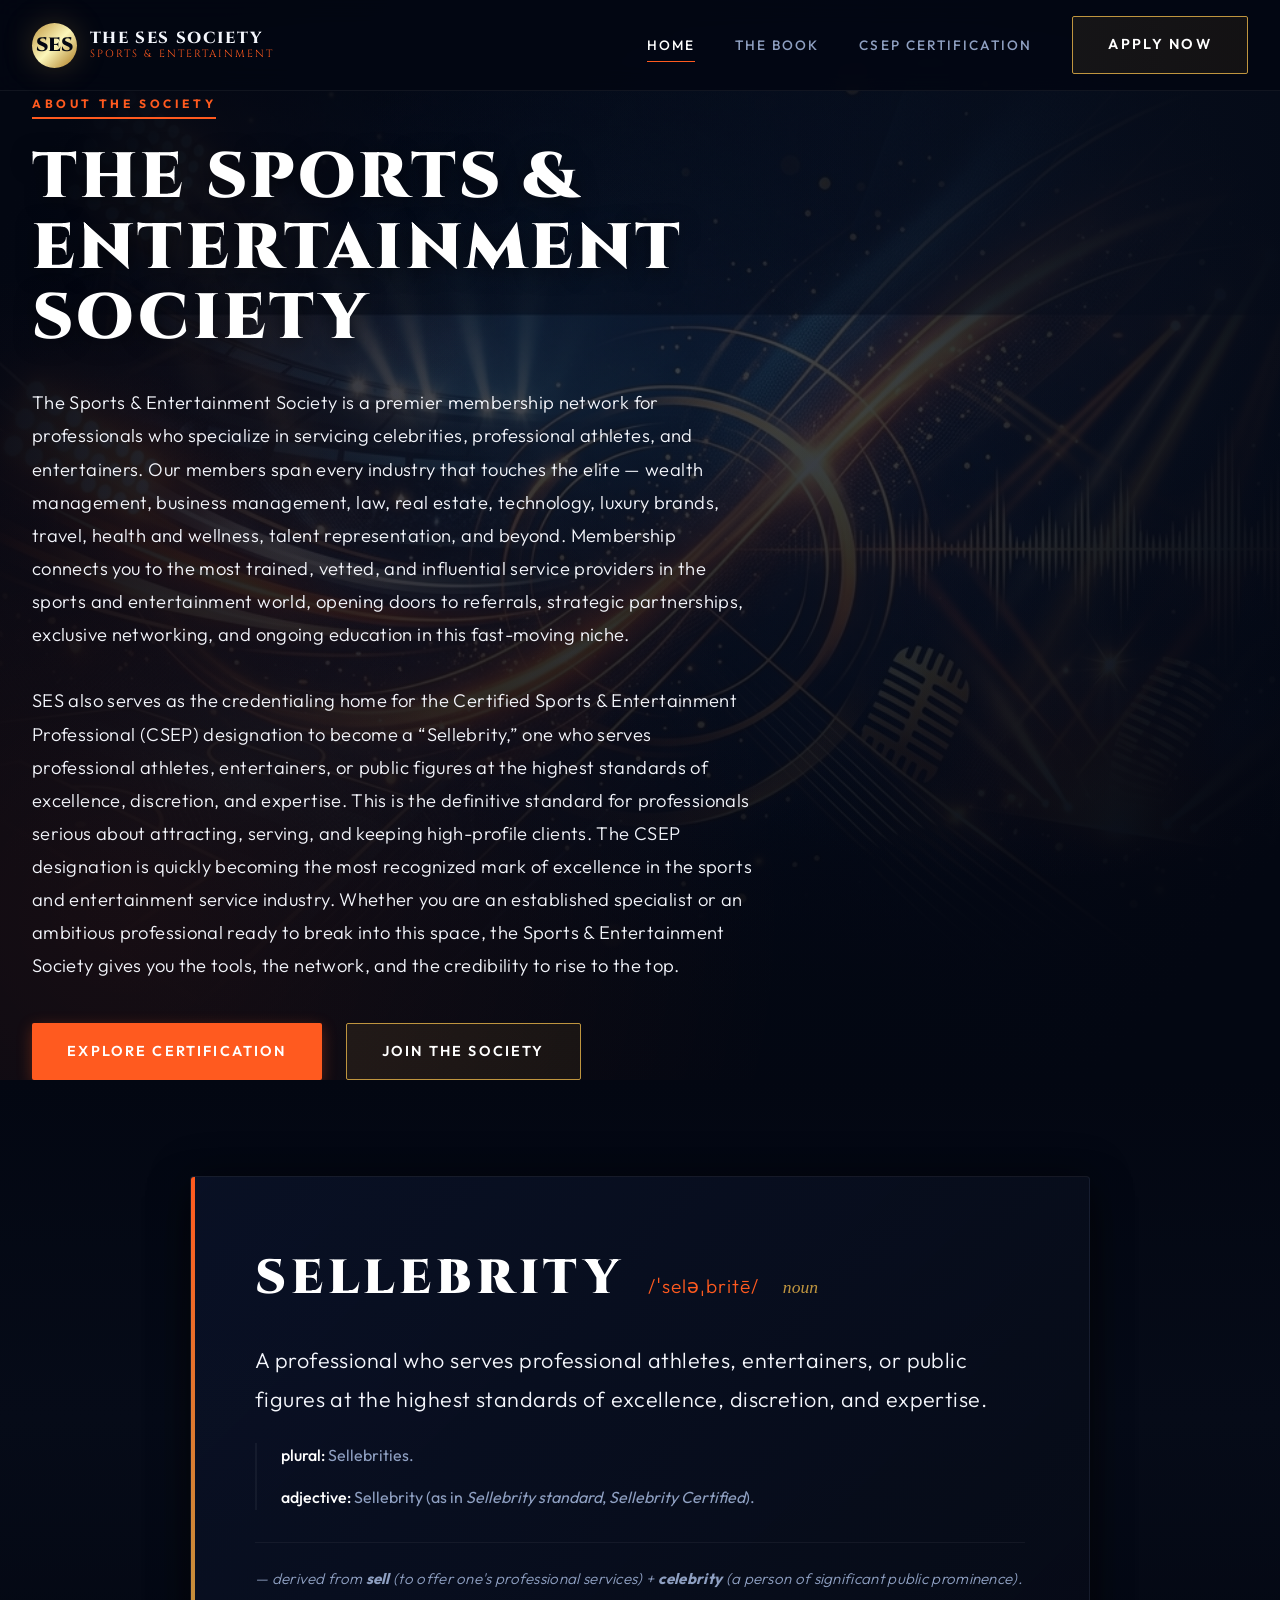
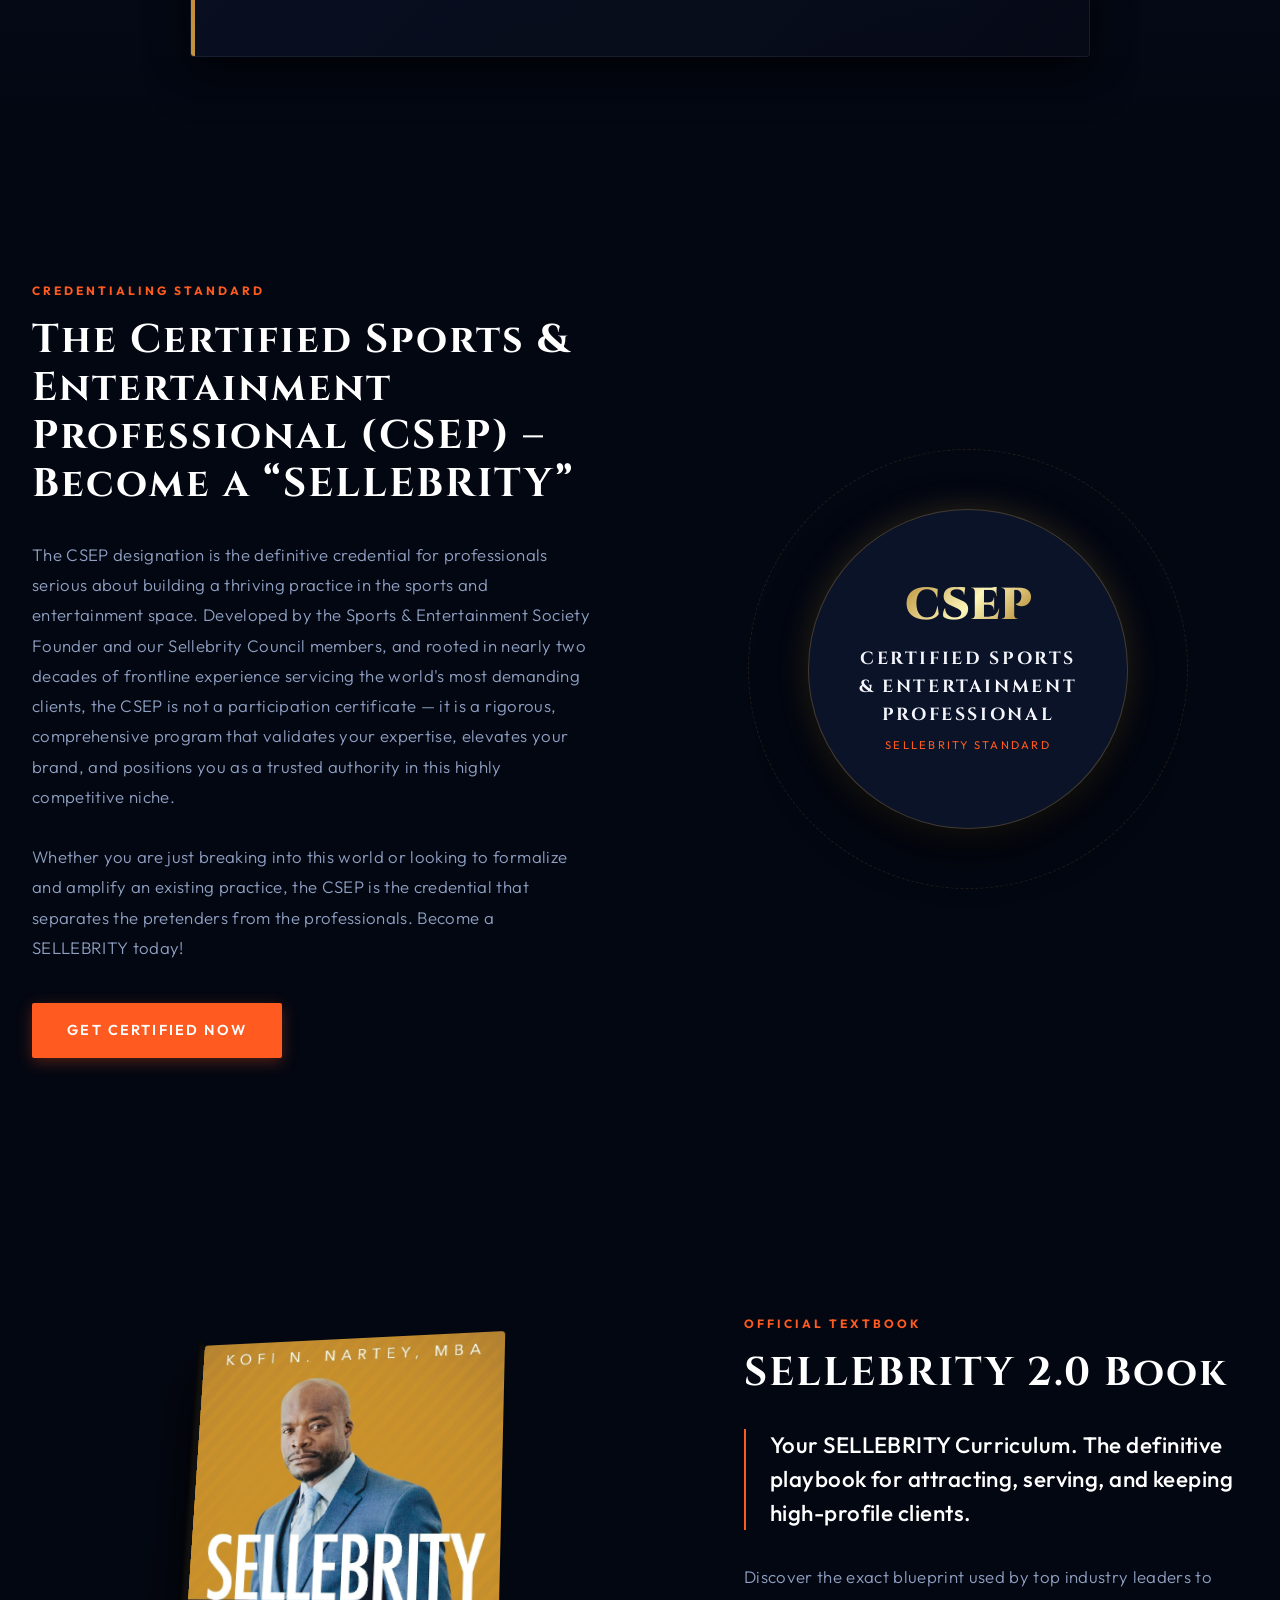
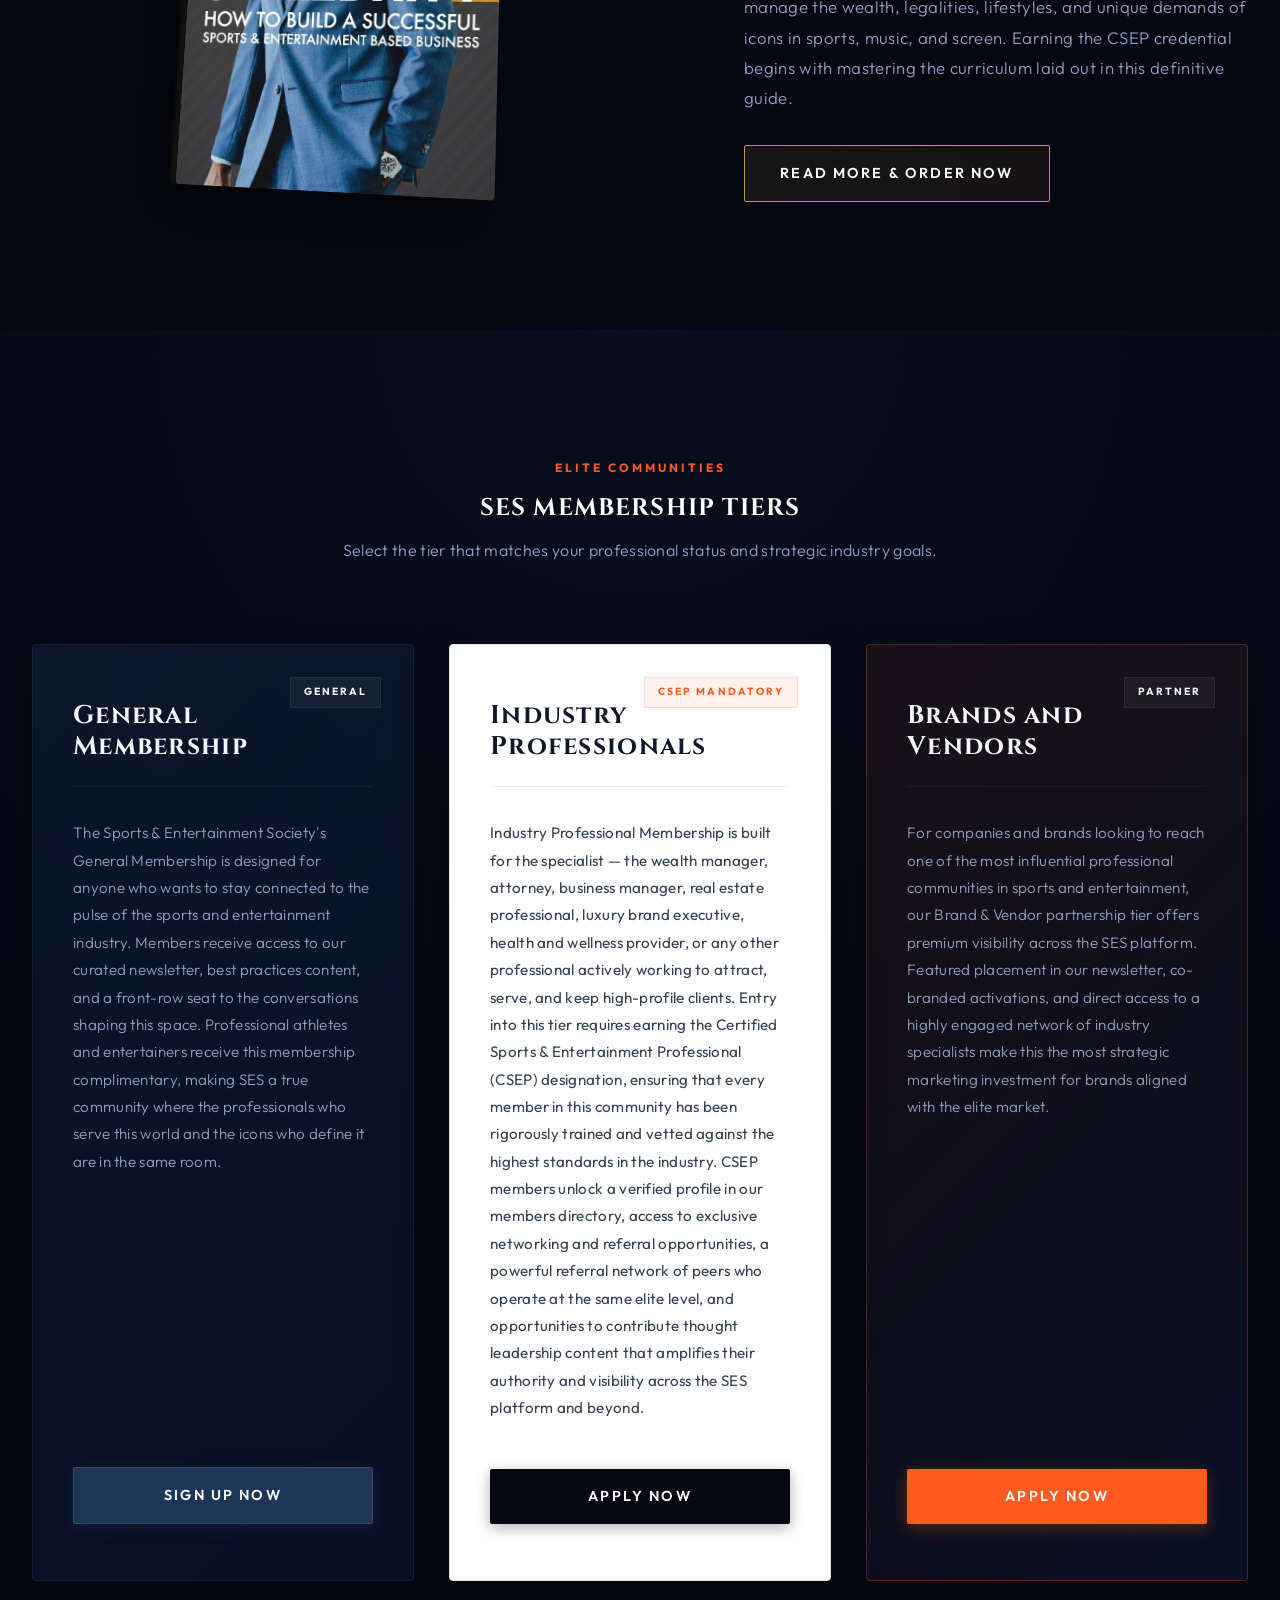
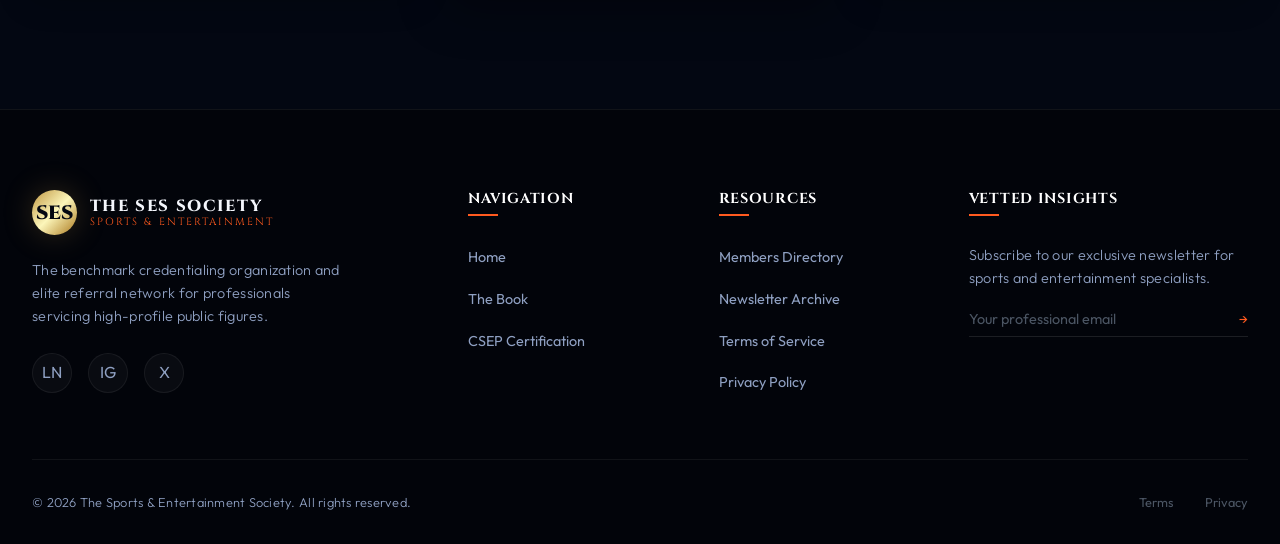
==== index.html @ 3a9dfc07 "baseline: initial website state before design overhaul" ====
<!DOCTYPE html>
<html lang="en">
<head>
  <meta charset="UTF-8">
  <meta name="viewport" content="width=device-width, initial-scale=1.0">
  <meta name="description" content="The Sports & Entertainment Society (SES) is the premier membership network for wealth managers, lawyers, and elite service providers. Home of the Certified Sports & Entertainment Professional (CSEP) designation.">
  <title>The Sports & Entertainment Society | Home of the CSEP Sellebrities</title>
  <link rel="stylesheet" href="styles.css">
</head>
<body>

  <!-- HEADER & NAVIGATION -->
  <header>
    <div class="container nav-container">
      <a href="index.html" class="logo-link" id="nav-logo-link">
        <div class="logo-crest">SES</div>
        <div class="logo-text">
          THE SES SOCIETY
          <span>SPORTS & ENTERTAINMENT</span>
        </div>
      </a>
      
      <div class="nav-toggle" id="mobile-menu-toggle" aria-label="Toggle menu" role="button" tabindex="0">
        <span></span>
        <span></span>
        <span></span>
      </div>

      <nav id="nav-menu">
        <ul>
          <li><a href="index.html" class="active" id="nav-home">Home</a></li>
          <li><a href="book.html" id="nav-book">The Book</a></li>
          <li><a href="csep.html" id="nav-csep">CSEP Certification</a></li>
          <li class="header-cta"><a href="csep.html#apply" class="btn btn-outline-gold" id="nav-apply-btn">Apply Now</a></li>
        </ul>
      </nav>
    </div>
  </header>

  <!-- SECTION 1: HERO / ABOUT -->
  <section class="hero-section" id="hero">
    <div class="hero-background-media"></div>
    <div class="hero-glow-overlay"></div>
    <div class="container">
      <div class="hero-content">
        <span class="hero-tag">ABOUT THE SOCIETY</span>
        <h1 class="hero-title" id="main-headline">THE SPORTS & ENTERTAINMENT SOCIETY</h1>
        <p class="hero-body" id="about-body">
          The Sports & Entertainment Society is a premier membership network for professionals who specialize in servicing celebrities, professional athletes, and entertainers. Our members span every industry that touches the elite — wealth management, business management, law, real estate, technology, luxury brands, travel, health and wellness, talent representation, and beyond. Membership connects you to the most trained, vetted, and influential service providers in the sports and entertainment world, opening doors to referrals, strategic partnerships, exclusive networking, and ongoing education in this fast-moving niche. 
          <br><br>
          SES also serves as the credentialing home for the Certified Sports & Entertainment Professional (CSEP) designation to become a “Sellebrity,” one who serves professional athletes, entertainers, or public figures at the highest standards of excellence, discretion, and expertise. This is the definitive standard for professionals serious about attracting, serving, and keeping high-profile clients. The CSEP designation is quickly becoming the most recognized mark of excellence in the sports and entertainment service industry. Whether you are an established specialist or an ambitious professional ready to break into this space, the Sports & Entertainment Society gives you the tools, the network, and the credibility to rise to the top.
        </p>
        <div class="hero-ctas">
          <a href="csep.html" class="btn btn-primary" id="hero-cta-csep">Explore Certification</a>
          <a href="#membership" class="btn btn-outline-gold" id="hero-cta-membership">Join The Society</a>
        </div>
      </div>
    </div>
  </section>

  <!-- SECTION 3: DEFINITION CALLOUT (Placed before CSEP for narrative flow) -->
  <section class="definition-section" id="definition">
    <div class="container">
      <div class="definition-card reveal" id="definition-card-item">
        <div class="definition-word">
          <span class="word-spelling">SELLEBRITY</span>
          <span class="word-phonetic">/ˈseləˌbritē/</span>
          <span class="word-part">noun</span>
        </div>
        <div class="definition-block">
          <p class="definition-text" id="definition-main-text">
            A professional who serves professional athletes, entertainers, or public figures at the highest standards of excellence, discretion, and expertise.
          </p>
          <ul class="definition-sublist">
            <li id="definition-plural"><strong>plural:</strong> Sellebrities.</li>
            <li id="definition-adjective"><strong>adjective:</strong> Sellebrity (as in <em>Sellebrity standard</em>, <em>Sellebrity Certified</em>).</li>
          </ul>
        </div>
        <p class="definition-derivation" id="definition-etymology">
          — derived from <strong>sell</strong> (to offer one's professional services) + <strong>celebrity</strong> (a person of significant public prominence).
        </p>
      </div>
    </div>
  </section>

  <!-- SECTION 2: CREDENTIALING OVERVIEW -->
  <section class="credentialing-section" id="credentialing">
    <div class="container">
      <div class="credentialing-grid">
        <div class="credentialing-content reveal">
          <span class="section-tag">CREDENTIALING STANDARD</span>
          <h2 class="section-title" id="csep-headline">The Certified Sports & Entertainment Professional (CSEP) – Become a “SELLEBRITY”</h2>
          <p class="section-body" id="csep-body">
            The CSEP designation is the definitive credential for professionals serious about building a thriving practice in the sports and entertainment space. Developed by the Sports & Entertainment Society Founder and our Sellebrity Council members, and rooted in nearly two decades of frontline experience servicing the world's most demanding clients, the CSEP is not a participation certificate — it is a rigorous, comprehensive program that validates your expertise, elevates your brand, and positions you as a trusted authority in this highly competitive niche. 
            <br><br>
            Whether you are just breaking into this world or looking to formalize and amplify an existing practice, the CSEP is the credential that separates the pretenders from the professionals. Become a SELLEBRITY today!
          </p>
          <a href="csep.html" class="btn btn-primary" id="csep-cta-btn">GET CERTIFIED NOW</a>
        </div>
        <div class="credentialing-visual reveal">
          <div class="badge-glow-container">
            <div class="badge-crest">CSEP</div>
            <div class="badge-title">CERTIFIED SPORTS & ENTERTAINMENT PROFESSIONAL</div>
            <div class="badge-subtitle">Sellebrity Standard</div>
          </div>
          <div class="visual-orbit"></div>
        </div>
      </div>
    </div>
  </section>

  <!-- SECTION 4: BOOK PROMO -->
  <section class="book-section" id="book-promo">
    <div class="container">
      <div class="book-grid">
        <div class="book-image-container reveal">
          <div class="book-mockup-wrapper">
            <img src="assets/book-cover.png" alt="SELLEBRITY 2.0 Book Cover" id="book-promo-img">
            <div class="book-spine"></div>
            <div class="book-shadow"></div>
          </div>
        </div>
        <div class="book-content reveal">
          <span class="section-tag">OFFICIAL TEXTBOOK</span>
          <h2 class="section-title" id="book-headline">SELLEBRITY 2.0 Book</h2>
          <p class="book-sub-headline" id="book-sub-headline">
            Your SELLEBRITY Curriculum. The definitive playbook for attracting, serving, and keeping high-profile clients.
          </p>
          <p class="section-body" style="margin-bottom: 2rem;" id="book-promo-description">
            Discover the exact blueprint used by top industry leaders to manage the wealth, legalities, lifestyles, and unique demands of icons in sports, music, and screen. Earning the CSEP credential begins with mastering the curriculum laid out in this definitive guide.
          </p>
          <a href="book.html" class="btn btn-outline-gold" id="book-promo-cta">Read More & Order Now</a>
        </div>
      </div>
    </div>
  </section>

  <!-- SECTION 5: MEMBERSHIP TIERS -->
  <section class="membership-section" id="membership">
    <div class="container">
      <div class="membership-header reveal">
        <span class="section-tag">ELITE COMMUNITIES</span>
        <h2>SES MEMBERSHIP TIERS</h2>
        <p style="margin-top: 1rem;">Select the tier that matches your professional status and strategic industry goals.</p>
      </div>
      
      <div class="membership-grid">
        <!-- Card 1: General Membership (Blue styling) -->
        <div class="membership-card card-general reveal" id="membership-card-general">
          <div class="card-badge">GENERAL</div>
          <h3 class="card-title">General Membership</h3>
          <p class="card-description">
            The Sports & Entertainment Society's General Membership is designed for anyone who wants to stay connected to the pulse of the sports and entertainment industry. Members receive access to our curated newsletter, best practices content, and a front-row seat to the conversations shaping this space. Professional athletes and entertainers receive this membership complimentary, making SES a true community where the professionals who serve this world and the icons who define it are in the same room.
          </p>
          <a href="#signup" class="btn btn-blue" id="membership-btn-general">SIGN UP NOW</a>
        </div>

        <!-- Card 2: Industry Professionals (White styling) -->
        <div class="membership-card card-professional reveal" id="membership-card-professional">
          <div class="card-badge">CSEP MANDATORY</div>
          <h3 class="card-title">Industry Professionals</h3>
          <p class="card-description">
            Industry Professional Membership is built for the specialist — the wealth manager, attorney, business manager, real estate professional, luxury brand executive, health and wellness provider, or any other professional actively working to attract, serve, and keep high-profile clients. Entry into this tier requires earning the Certified Sports & Entertainment Professional (CSEP) designation, ensuring that every member in this community has been rigorously trained and vetted against the highest standards in the industry. CSEP members unlock a verified profile in our members directory, access to exclusive networking and referral opportunities, a powerful referral network of peers who operate at the same elite level, and opportunities to contribute thought leadership content that amplifies their authority and visibility across the SES platform and beyond.
          </p>
          <a href="csep.html#apply" class="btn btn-dark-navy" id="membership-btn-professional">APPLY NOW</a>
        </div>

        <!-- Card 3: Brands and Vendors (Orange styling) -->
        <div class="membership-card card-vendors reveal" id="membership-card-vendors">
          <div class="card-badge">PARTNER</div>
          <h3 class="card-title">Brands and Vendors</h3>
          <p class="card-description">
            For companies and brands looking to reach one of the most influential professional communities in sports and entertainment, our Brand & Vendor partnership tier offers premium visibility across the SES platform. Featured placement in our newsletter, co-branded activations, and direct access to a highly engaged network of industry specialists make this the most strategic marketing investment for brands aligned with the elite market.
          </p>
          <a href="#partner" class="btn btn-primary" id="membership-btn-vendors">APPLY NOW</a>
        </div>
      </div>
    </div>
  </section>

  <!-- FOOTER -->
  <footer>
    <div class="container">
      <div class="footer-grid">
        <div class="footer-info">
          <a href="index.html" class="logo-link">
            <div class="logo-crest">SES</div>
            <div class="logo-text">
              THE SES SOCIETY
              <span>SPORTS & ENTERTAINMENT</span>
            </div>
          </a>
          <p>
            The benchmark credentialing organization and elite referral network for professionals servicing high-profile public figures.
          </p>
          <div class="footer-socials">
            <a href="#" class="footer-social-icon" aria-label="LinkedIn" id="footer-social-li">LN</a>
            <a href="#" class="footer-social-icon" aria-label="Instagram" id="footer-social-ig">IG</a>
            <a href="#" class="footer-social-icon" aria-label="Twitter/X" id="footer-social-tw">X</a>
          </div>
        </div>
        <div class="footer-col">
          <h4>Navigation</h4>
          <ul>
            <li><a href="index.html" id="footer-nav-home">Home</a></li>
            <li><a href="book.html" id="footer-nav-book">The Book</a></li>
            <li><a href="csep.html" id="footer-nav-csep">CSEP Certification</a></li>
          </ul>
        </div>
        <div class="footer-col">
          <h4>Resources</h4>
          <ul>
            <li><a href="#" id="footer-res-directory">Members Directory</a></li>
            <li><a href="#" id="footer-res-news">Newsletter Archive</a></li>
            <li><a href="#" id="footer-res-terms">Terms of Service</a></li>
            <li><a href="#" id="footer-res-privacy">Privacy Policy</a></li>
          </ul>
        </div>
        <div class="footer-col footer-newsletter">
          <h4>Vetted Insights</h4>
          <p>Subscribe to our exclusive newsletter for sports and entertainment specialists.</p>
          <form class="newsletter-form" id="footer-newsletter-form">
            <input type="email" placeholder="Your professional email" aria-label="Email for newsletter" required id="newsletter-email">
            <button type="submit" class="newsletter-submit" aria-label="Subscribe" id="newsletter-submit-btn">→</button>
          </form>
        </div>
      </div>
      <div class="footer-bottom">
        <p>&copy; 2026 The Sports & Entertainment Society. All rights reserved.</p>
        <div class="footer-bottom-links">
          <a href="#" id="footer-bottom-link-terms">Terms</a>
          <a href="#" id="footer-bottom-link-privacy">Privacy</a>
        </div>
      </div>
    </div>
  </footer>

  <script src="main.js"></script>
</body>
</html>
---- styles.css ----
@import url('https://fonts.googleapis.com/css2?family=Cinzel:wght@400;600;700;800;900&family=Outfit:wght@300;400;500;600;700&display=swap');

/* --- DESIGN SYSTEM TOKENS --- */
:root {
  --bg-dark: #030712;
  --bg-panel: #0b1329;
  --bg-panel-light: #16223f;
  --color-blue: #1d3557;
  --color-blue-light: #457b9d;
  --color-orange: #ff5a1f;
  --color-orange-hover: #e04e15;
  --color-gold-start: #bf953f;
  --color-gold-mid: #fcf6ba;
  --color-gold-end: #aa771c;
  --text-white: #ffffff;
  --text-light: #f4f6fc;
  --text-muted: #8fa0c2;
  --text-dark: #0f172a;
  
  --font-serif: 'Cinzel', Georgia, serif;
  --font-sans: 'Outfit', system-ui, -apple-system, sans-serif;
  
  --transition-smooth: all 0.4s cubic-bezier(0.16, 1, 0.3, 1);
  --shadow-premium: 0 20px 40px rgba(0, 0, 0, 0.5);
  --shadow-glow-orange: 0 0 30px rgba(255, 90, 31, 0.25);
  --shadow-glow-blue: 0 0 30px rgba(29, 53, 87, 0.4);
  --shadow-glow-gold: 0 0 30px rgba(191, 149, 63, 0.25);
  
  --border-glass: 1px solid rgba(255, 255, 255, 0.06);
  --glass-bg: rgba(11, 19, 41, 0.65);
}

/* --- RESET & ACCESSIBILITY --- */
*, *::before, *::after {
  box-sizing: border-box;
  margin: 0;
  padding: 0;
}

html {
  scroll-behavior: smooth;
  font-size: 16px;
  background-color: var(--bg-dark);
  color: var(--text-light);
  font-family: var(--font-sans);
  -webkit-font-smoothing: antialiased;
}

body {
  overflow-x: hidden;
  line-height: 1.6;
}

h1, h2, h3, h4, h5, h6 {
  font-family: var(--font-serif);
  font-weight: 700;
  letter-spacing: 0.05em;
  color: var(--text-white);
  line-height: 1.2;
}

p {
  font-weight: 300;
  letter-spacing: 0.02em;
  color: var(--text-muted);
}

a {
  text-decoration: none;
  color: inherit;
  transition: var(--transition-smooth);
}

img {
  max-width: 100%;
  height: auto;
  display: block;
}

button, input, textarea, select {
  font-family: inherit;
  background: none;
  border: none;
  outline: none;
}

/* --- CUSTOM SCROLLBAR --- */
::-webkit-scrollbar {
  width: 10px;
}
::-webkit-scrollbar-track {
  background: var(--bg-dark);
}
::-webkit-scrollbar-thumb {
  background: #1e293b;
  border-radius: 5px;
  border: 2px solid var(--bg-dark);
}
::-webkit-scrollbar-thumb:hover {
  background: var(--color-orange);
}

/* --- UTILITY CLASSES --- */
.container {
  width: 100%;
  max-width: 1280px;
  margin: 0 auto;
  padding: 0 2rem;
}

.text-orange {
  color: var(--color-orange);
}

.text-gold {
  background: linear-gradient(90deg, var(--color-gold-start), var(--color-gold-mid), var(--color-gold-end));
  -webkit-background-clip: text;
  -webkit-text-fill-color: transparent;
  display: inline-block;
}

.bg-gradient-blue {
  background: linear-gradient(135deg, #070e1f 0%, #112042 100%);
}

.glow-orange {
  box-shadow: var(--shadow-glow-orange);
}

.glass-panel {
  background: var(--glass-bg);
  backdrop-filter: blur(12px);
  -webkit-backdrop-filter: blur(12px);
  border: var(--border-glass);
}

/* --- ANIMATION KEYFRAMES --- */
@keyframes float {
  0% { transform: translateY(0px) rotateY(-5deg); }
  50% { transform: translateY(-12px) rotateY(2deg); }
  100% { transform: translateY(0px) rotateY(-5deg); }
}

@keyframes pulse-glow {
  0%, 100% { opacity: 0.2; }
  50% { opacity: 0.5; }
}

@keyframes slideIn {
  from { transform: translateY(30px); opacity: 0; }
  to { transform: translateY(0); opacity: 1; }
}

@keyframes shimmer {
  0% { background-position: -200% 0; }
  100% { background-position: 200% 0; }
}

/* --- SCROLL REVEAL --- */
.reveal {
  opacity: 0;
  transform: translateY(40px);
  transition: opacity 0.8s ease, transform 0.8s ease;
}

.reveal.active {
  opacity: 1;
  transform: translateY(0);
}

/* --- BUTTONS --- */
.btn {
  display: inline-flex;
  align-items: center;
  justify-content: center;
  padding: 1rem 2.2rem;
  font-size: 0.9rem;
  font-weight: 600;
  letter-spacing: 0.15em;
  text-transform: uppercase;
  border-radius: 2px;
  cursor: pointer;
  position: relative;
  overflow: hidden;
  z-index: 1;
  transition: var(--transition-smooth);
}

.btn-primary {
  background-color: var(--color-orange);
  color: var(--text-white);
  box-shadow: 0 4px 15px rgba(255, 90, 31, 0.3);
}

.btn-primary::before {
  content: '';
  position: absolute;
  top: 0;
  left: 0;
  width: 100%;
  height: 100%;
  background: linear-gradient(90deg, transparent, rgba(255,255,255,0.2), transparent);
  transform: translateX(-100%);
  transition: 0.6s ease;
  z-index: -1;
}

.btn-primary:hover::before {
  transform: translateX(100%);
}

.btn-primary:hover {
  background-color: var(--color-orange-hover);
  box-shadow: var(--shadow-glow-orange);
  transform: translateY(-2px);
}

.btn-outline-gold {
  border: 1px solid var(--color-gold-start);
  background: linear-gradient(90deg, rgba(191,149,63,0.1), rgba(170,119,28,0.1));
  color: var(--text-white);
}

.btn-outline-gold:hover {
  background: linear-gradient(90deg, var(--color-gold-start), var(--color-gold-mid), var(--color-gold-end));
  color: var(--text-dark);
  font-weight: 700;
  box-shadow: var(--shadow-glow-gold);
  transform: translateY(-2px);
}

.btn-white {
  background-color: var(--text-white);
  color: var(--text-dark);
  box-shadow: 0 4px 15px rgba(255, 255, 255, 0.1);
}

.btn-white:hover {
  background-color: #f1f5f9;
  transform: translateY(-2px);
  box-shadow: 0 8px 25px rgba(255, 255, 255, 0.2);
}

.btn-blue {
  background-color: var(--color-blue);
  color: var(--text-white);
  border: 1px solid rgba(255, 255, 255, 0.1);
  box-shadow: 0 4px 15px rgba(29, 53, 87, 0.3);
}

.btn-blue:hover {
  background-color: var(--color-blue-light);
  border-color: transparent;
  box-shadow: var(--shadow-glow-blue);
  transform: translateY(-2px);
}

.btn-dark-navy {
  background-color: var(--bg-dark);
  color: var(--text-white);
  box-shadow: 0 4px 15px rgba(0, 0, 0, 0.3);
}

.btn-dark-navy:hover {
  background-color: var(--bg-panel);
  transform: translateY(-2px);
  box-shadow: 0 8px 25px rgba(0, 0, 0, 0.5);
}

/* --- HEADER / NAVIGATION --- */
header {
  position: fixed;
  top: 0;
  left: 0;
  width: 100%;
  z-index: 100;
  background: rgba(3, 7, 18, 0.85);
  backdrop-filter: blur(12px);
  -webkit-backdrop-filter: blur(12px);
  border-bottom: var(--border-glass);
  transition: var(--transition-smooth);
}

header.scrolled {
  padding: 0.5rem 0;
  background: rgba(3, 7, 18, 0.95);
  box-shadow: 0 10px 30px rgba(0,0,0,0.8);
}

header .nav-container {
  display: flex;
  justify-content: space-between;
  align-items: center;
  height: 90px;
  transition: var(--transition-smooth);
}

header.scrolled .nav-container {
  height: 70px;
}

.logo-link {
  display: flex;
  align-items: center;
  gap: 0.8rem;
}

.logo-crest {
  width: 45px;
  height: 45px;
  background: linear-gradient(135deg, var(--color-gold-start), var(--color-gold-mid), var(--color-gold-end));
  border-radius: 50%;
  display: flex;
  align-items: center;
  justify-content: center;
  font-family: var(--font-serif);
  font-weight: 900;
  color: var(--bg-dark);
  font-size: 1.2rem;
  box-shadow: var(--shadow-glow-gold);
}

.logo-text {
  font-family: var(--font-serif);
  font-size: 1rem;
  font-weight: 800;
  letter-spacing: 0.1em;
  line-height: 1.2;
}

.logo-text span {
  display: block;
  font-size: 0.65rem;
  font-weight: 400;
  letter-spacing: 0.2em;
  color: var(--color-orange);
}

nav ul {
  display: flex;
  list-style: none;
  gap: 2.5rem;
  align-items: center;
}

nav ul li a {
  font-size: 0.85rem;
  font-weight: 500;
  letter-spacing: 0.15em;
  text-transform: uppercase;
  color: var(--text-muted);
  position: relative;
  padding: 0.5rem 0;
}

nav ul li a::after {
  content: '';
  position: absolute;
  bottom: 0;
  left: 0;
  width: 0;
  height: 1px;
  background-color: var(--color-orange);
  transition: var(--transition-smooth);
}

nav ul li a:hover, nav ul li a.active {
  color: var(--text-white);
}

nav ul li a:hover::after, nav ul li a.active::after {
  width: 100%;
}

.header-cta {
  display: inline-block;
}

/* MOBILE NAV TOGGLE */
.nav-toggle {
  display: none;
  flex-direction: column;
  gap: 6px;
  cursor: pointer;
  z-index: 110;
}

.nav-toggle span {
  display: block;
  width: 25px;
  height: 2px;
  background-color: var(--text-white);
  transition: var(--transition-smooth);
}

/* --- FOOTER --- */
footer {
  background-color: #02040a;
  border-top: var(--border-glass);
  padding: 5rem 0 2rem;
  margin-top: auto;
}

.footer-grid {
  display: grid;
  grid-template-columns: 2fr 1fr 1fr 1.5fr;
  gap: 4rem;
  margin-bottom: 4rem;
}

.footer-info .logo-link {
  margin-bottom: 1.5rem;
}

.footer-info p {
  font-size: 0.9rem;
  margin-bottom: 1.5rem;
  max-width: 320px;
}

.footer-socials {
  display: flex;
  gap: 1rem;
}

.footer-social-icon {
  width: 40px;
  height: 40px;
  border-radius: 50%;
  background-color: rgba(255, 255, 255, 0.03);
  border: var(--border-glass);
  display: flex;
  align-items: center;
  justify-content: center;
  color: var(--text-muted);
  transition: var(--transition-smooth);
}

.footer-social-icon:hover {
  background-color: var(--color-orange);
  color: var(--text-white);
  transform: translateY(-3px);
}

.footer-col h4 {
  font-size: 0.9rem;
  text-transform: uppercase;
  margin-bottom: 1.8rem;
  position: relative;
  padding-bottom: 0.5rem;
}

.footer-col h4::after {
  content: '';
  position: absolute;
  bottom: 0;
  left: 0;
  width: 30px;
  height: 2px;
  background-color: var(--color-orange);
}

.footer-col ul {
  list-style: none;
  display: flex;
  flex-direction: column;
  gap: 1rem;
}

.footer-col ul a {
  font-size: 0.9rem;
  color: var(--text-muted);
}

.footer-col ul a:hover {
  color: var(--text-white);
  padding-left: 5px;
}

.footer-newsletter h4 {
  margin-bottom: 1.8rem;
}

.footer-newsletter p {
  font-size: 0.9rem;
  margin-bottom: 1.2rem;
}

.newsletter-form {
  display: flex;
  border-bottom: 1px solid rgba(255, 255, 255, 0.1);
  padding-bottom: 0.5rem;
}

.newsletter-form input {
  flex-grow: 1;
  color: var(--text-white);
  font-size: 0.9rem;
}

.newsletter-form input::placeholder {
  color: #4b5563;
}

.newsletter-submit {
  cursor: pointer;
  color: var(--color-orange);
  transition: var(--transition-smooth);
}

.newsletter-submit:hover {
  color: var(--text-white);
  transform: translateX(3px);
}

.footer-bottom {
  border-top: var(--border-glass);
  padding-top: 2rem;
  display: flex;
  justify-content: space-between;
  align-items: center;
  font-size: 0.8rem;
  color: #4b5563;
}

.footer-bottom-links {
  display: flex;
  gap: 2rem;
}

.footer-bottom-links a:hover {
  color: var(--text-white);
}

/* --- INDEX HERO SECTION --- */
.hero-section {
  position: relative;
  min-height: 100vh;
  display: flex;
  align-items: center;
  padding-top: 90px;
  overflow: hidden;
  background: radial-gradient(circle at 80% 20%, rgba(29, 53, 87, 0.15) 0%, transparent 50%),
              radial-gradient(circle at 10% 85%, rgba(255, 90, 31, 0.08) 0%, transparent 45%);
}

.hero-background-media {
  position: absolute;
  top: 0;
  left: 0;
  width: 100%;
  height: 100%;
  z-index: -2;
  background-image: linear-gradient(180deg, rgba(3, 7, 18, 0.6) 0%, var(--bg-dark) 100%), 
                    url('assets/hero-bg.png');
  background-size: cover;
  background-position: center;
  transform: scale(1.05);
}

.hero-glow-overlay {
  position: absolute;
  top: 0;
  left: 0;
  width: 100%;
  height: 100%;
  z-index: -1;
  background: radial-gradient(circle at 50% 50%, transparent 30%, var(--bg-dark) 85%);
}

.hero-content {
  max-width: 800px;
  z-index: 2;
  animation: slideIn 1.2s cubic-bezier(0.16, 1, 0.3, 1);
}

.hero-tag {
  display: inline-block;
  font-size: 0.75rem;
  font-weight: 700;
  letter-spacing: 0.3em;
  text-transform: uppercase;
  color: var(--color-orange);
  margin-bottom: 1.5rem;
  border-bottom: 2px solid var(--color-orange);
  padding-bottom: 4px;
}

.hero-title {
  font-size: clamp(2.5rem, 5vw, 4.5rem);
  font-weight: 900;
  line-height: 1.1;
  margin-bottom: 2rem;
  text-shadow: 0 4px 20px rgba(0,0,0,0.5);
}

.hero-body {
  font-size: 1.15rem;
  line-height: 1.8;
  margin-bottom: 2.5rem;
  color: var(--text-light);
  max-width: 720px;
}

.hero-ctas {
  display: flex;
  gap: 1.5rem;
}

/* --- SECTION 2: CSEP CREDENTIALING OVERVIEW --- */
.credentialing-section {
  padding: 8rem 0;
  position: relative;
  background-color: var(--bg-dark);
}

.credentialing-grid {
  display: grid;
  grid-template-columns: 1fr 1fr;
  gap: 6rem;
  align-items: center;
}

.section-tag {
  font-size: 0.75rem;
  font-weight: 700;
  letter-spacing: 0.25em;
  text-transform: uppercase;
  color: var(--color-orange);
  margin-bottom: 1rem;
  display: block;
}

.section-title {
  font-size: 2.5rem;
  margin-bottom: 2rem;
  position: relative;
}

.section-body {
  font-size: 1.05rem;
  line-height: 1.8;
  margin-bottom: 2.5rem;
}

.credentialing-visual {
  position: relative;
  display: flex;
  justify-content: center;
  align-items: center;
}

.badge-glow-container {
  width: 320px;
  height: 320px;
  position: relative;
  z-index: 2;
  border-radius: 50%;
  background: var(--bg-panel);
  border: 1px solid rgba(191, 149, 63, 0.3);
  display: flex;
  flex-direction: column;
  justify-content: center;
  align-items: center;
  text-align: center;
  padding: 2.5rem;
  box-shadow: 0 20px 50px rgba(0, 0, 0, 0.6), var(--shadow-glow-gold);
}

.badge-crest {
  font-size: 2.8rem;
  font-weight: 900;
  font-family: var(--font-serif);
  line-height: 1;
  background: linear-gradient(135deg, var(--color-gold-start), var(--color-gold-mid), var(--color-gold-end));
  -webkit-background-clip: text;
  -webkit-text-fill-color: transparent;
  margin-bottom: 1rem;
}

.badge-title {
  font-family: var(--font-serif);
  font-size: 1.1rem;
  letter-spacing: 0.15em;
  font-weight: 700;
  margin-bottom: 0.5rem;
}

.badge-subtitle {
  font-size: 0.7rem;
  text-transform: uppercase;
  letter-spacing: 0.2em;
  color: var(--color-orange);
}

.visual-orbit {
  position: absolute;
  top: 50%;
  left: 50%;
  transform: translate(-50%, -50%);
  width: 440px;
  height: 440px;
  border-radius: 50%;
  border: 1px dashed rgba(191, 149, 63, 0.15);
  animation: pulse-glow 4s infinite ease-in-out;
  pointer-events: none;
}

/* --- SECTION 3: DEFINITION CALLOUT --- */
.definition-section {
  padding: 6rem 0;
  background: linear-gradient(180deg, var(--bg-dark) 0%, #060b18 50%, var(--bg-dark) 100%);
  position: relative;
}

.definition-card {
  max-width: 900px;
  margin: 0 auto;
  padding: 4rem;
  border-radius: 4px;
  background: linear-gradient(135deg, rgba(11, 19, 41, 0.8) 0%, rgba(7, 11, 23, 0.9) 100%);
  border: var(--border-glass);
  box-shadow: var(--shadow-premium), 0 0 40px rgba(0,0,0,0.4);
  position: relative;
  overflow: hidden;
}

.definition-card::before {
  content: '';
  position: absolute;
  top: 0;
  left: 0;
  width: 4px;
  height: 100%;
  background: linear-gradient(180deg, var(--color-orange), var(--color-gold-start));
}

.definition-word {
  display: flex;
  align-items: baseline;
  gap: 1.5rem;
  margin-bottom: 1.5rem;
  flex-wrap: wrap;
}

.word-spelling {
  font-size: clamp(2rem, 4vw, 3rem);
  font-weight: 900;
  color: var(--text-white);
  text-transform: uppercase;
  letter-spacing: 0.1em;
  font-family: var(--font-serif);
}

.word-phonetic {
  font-size: 1.2rem;
  color: var(--color-orange);
  font-family: var(--font-sans);
  font-weight: 300;
  letter-spacing: 0.05em;
}

.word-part {
  font-style: italic;
  font-family: Georgia, serif;
  color: var(--color-gold-start);
  font-size: 1.1rem;
}

.definition-block {
  margin-bottom: 2rem;
}

.definition-text {
  font-size: 1.35rem;
  line-height: 1.8;
  color: var(--text-light);
  font-weight: 300;
  margin-bottom: 1.5rem;
}

.definition-sublist {
  list-style: none;
  display: flex;
  flex-direction: column;
  gap: 1rem;
  border-left: 2px solid rgba(255, 255, 255, 0.05);
  padding-left: 1.5rem;
}

.definition-sublist li {
  font-size: 1rem;
  color: var(--text-muted);
}

.definition-sublist strong {
  color: var(--text-white);
  font-weight: 500;
}

.definition-derivation {
  margin-top: 2rem;
  padding-top: 1.5rem;
  border-top: 1px solid rgba(255, 255, 255, 0.05);
  font-size: 0.95rem;
  color: var(--text-muted);
  font-style: italic;
}

/* --- SECTION 4: BOOK PROMO --- */
.book-section {
  padding: 8rem 0;
  position: relative;
  background-color: var(--bg-dark);
}

.book-grid {
  display: grid;
  grid-template-columns: 1.1fr 0.9fr;
  gap: 6rem;
  align-items: center;
}

.book-image-container {
  display: flex;
  justify-content: center;
  perspective: 1200px;
}

.book-mockup-wrapper {
  position: relative;
  width: 320px;
  height: 460px;
  transform-style: preserve-3d;
  transform: rotateY(-15deg) rotateX(10deg);
  transition: transform 0.8s cubic-bezier(0.16, 1, 0.3, 1);
  box-shadow: -20px 25px 50px rgba(0, 0, 0, 0.7);
}

.book-mockup-wrapper:hover {
  transform: rotateY(5deg) rotateX(5deg) translateY(-8px);
}

.book-mockup-wrapper img {
  width: 100%;
  height: 100%;
  object-fit: cover;
  border-radius: 4px;
}

.book-spine {
  position: absolute;
  top: 0;
  left: 0;
  width: 40px;
  height: 100%;
  background: #111;
  transform: rotateY(-90deg) translateX(-20px);
  transform-origin: left center;
  box-shadow: inset -5px 0 10px rgba(0,0,0,0.8);
}

.book-shadow {
  position: absolute;
  bottom: -40px;
  left: -20px;
  width: 360px;
  height: 40px;
  background: radial-gradient(ellipse at center, rgba(0,0,0,0.6) 0%, transparent 70%);
  transform: rotateX(90deg);
  z-index: -1;
  pointer-events: none;
}

.book-sub-headline {
  font-size: 1.4rem;
  font-weight: 500;
  line-height: 1.5;
  color: var(--text-white);
  margin-bottom: 2rem;
  border-left: 2px solid var(--color-orange);
  padding-left: 1.5rem;
}

/* --- SECTION 5: MEMBERSHIP TIERS --- */
.membership-section {
  padding: 8rem 0;
  background: radial-gradient(circle at 50% 0, rgba(22, 34, 63, 0.25) 0%, transparent 60%),
              var(--bg-dark);
  position: relative;
}

.membership-header {
  text-align: center;
  max-width: 700px;
  margin: 0 auto 5rem;
}

.membership-grid {
  display: grid;
  grid-template-columns: repeat(3, 1fr);
  gap: 2.2rem;
  align-items: stretch;
}

.membership-card {
  border-radius: 4px;
  padding: 3.5rem 2.5rem;
  display: flex;
  flex-direction: column;
  position: relative;
  transition: var(--transition-smooth);
  height: 100%;
}

.membership-card:hover {
  transform: translateY(-10px);
}

.card-badge {
  position: absolute;
  top: 2rem;
  right: 2rem;
  font-size: 0.65rem;
  font-weight: 700;
  letter-spacing: 0.2em;
  text-transform: uppercase;
  padding: 0.4rem 0.8rem;
  background: rgba(255, 255, 255, 0.05);
  border: var(--border-glass);
}

.card-title {
  font-size: 1.6rem;
  margin-bottom: 2rem;
  padding-bottom: 1.5rem;
  border-bottom: 1px solid rgba(255, 255, 255, 0.05);
}

.card-description {
  font-size: 0.95rem;
  line-height: 1.8;
  margin-bottom: 3rem;
  flex-grow: 1;
}

/* Card 1: General (Blue Styling) */
.card-general {
  background: linear-gradient(135deg, rgba(29, 53, 87, 0.3) 0%, rgba(11, 19, 41, 0.8) 100%);
  border: 1px solid rgba(29, 53, 87, 0.4);
  box-shadow: 0 15px 35px rgba(0,0,0,0.3);
}

.card-general .card-title {
  color: var(--text-light);
}

.card-general:hover {
  box-shadow: var(--shadow-glow-blue);
  border-color: var(--color-blue-light);
}

/* Card 2: Industry Professionals (White/Platinum Styling) */
.card-professional {
  background: #ffffff;
  color: var(--text-dark);
  border: 1px solid #e2e8f0;
  box-shadow: 0 25px 50px rgba(0, 0, 0, 0.4);
  transform: scale(1.03);
  z-index: 2;
}

.card-professional:hover {
  transform: translateY(-10px) scale(1.04);
  box-shadow: 0 30px 60px rgba(255, 255, 255, 0.15);
}

.card-professional .card-title {
  color: var(--text-dark);
  border-bottom-color: rgba(15, 23, 42, 0.08);
}

.card-professional .card-description {
  color: #334155;
  font-weight: 400;
}

.card-professional .card-badge {
  color: var(--color-orange);
  background: rgba(255, 90, 31, 0.08);
  border-color: rgba(255, 90, 31, 0.15);
}

/* Card 3: Brands and Vendors (Orange Styling) */
.card-vendors {
  background: linear-gradient(135deg, rgba(255, 90, 31, 0.08) 0%, rgba(11, 19, 41, 0.8) 100%);
  border: 1px solid rgba(255, 90, 31, 0.3);
  box-shadow: 0 15px 35px rgba(0,0,0,0.3);
}

.card-vendors .card-title {
  color: var(--text-light);
}

.card-vendors:hover {
  box-shadow: var(--shadow-glow-orange);
  border-color: var(--color-orange);
}

/* --- THE BOOK PAGE (`book.html`) --- */
.book-hero {
  padding: 10rem 0 5rem;
  background: radial-gradient(circle at 10% 20%, rgba(255, 90, 31, 0.05) 0%, transparent 40%),
              radial-gradient(circle at 90% 80%, rgba(29, 53, 87, 0.1) 0%, transparent 50%),
              var(--bg-dark);
}

.book-details-grid {
  display: grid;
  grid-template-columns: 1fr 1.2fr;
  gap: 6rem;
  margin-top: 4rem;
}

.book-purchase-panel {
  background: var(--bg-panel);
  border: var(--border-glass);
  padding: 3rem;
  border-radius: 4px;
  margin-top: 3rem;
}

.purchase-options {
  display: grid;
  grid-template-columns: repeat(3, 1fr);
  gap: 1.5rem;
  margin: 2rem 0;
}

.purchase-option {
  border: 1px solid rgba(255,255,255,0.06);
  background: rgba(255,255,255,0.02);
  border-radius: 3px;
  padding: 1.5rem 1rem;
  text-align: center;
  cursor: pointer;
  transition: var(--transition-smooth);
}

.purchase-option.active, .purchase-option:hover {
  border-color: var(--color-orange);
  background: rgba(255, 90, 31, 0.03);
}

.purchase-option-title {
  font-size: 0.85rem;
  text-transform: uppercase;
  letter-spacing: 0.1em;
  margin-bottom: 0.5rem;
}

.purchase-option-price {
  font-size: 1.5rem;
  font-weight: 700;
  color: var(--text-white);
  font-family: var(--font-serif);
}

.book-features-section {
  padding: 6rem 0;
  background: #060b18;
}

.features-grid {
  display: grid;
  grid-template-columns: repeat(3, 1fr);
  gap: 3rem;
}

.feature-item {
  background: var(--bg-panel);
  border: var(--border-glass);
  padding: 2.5rem;
  border-radius: 3px;
}

.feature-icon {
  width: 50px;
  height: 50px;
  background: rgba(255, 90, 31, 0.1);
  border-radius: 50%;
  display: flex;
  align-items: center;
  justify-content: center;
  color: var(--color-orange);
  font-size: 1.3rem;
  margin-bottom: 1.5rem;
}

.feature-title {
  font-size: 1.1rem;
  margin-bottom: 1rem;
}

/* --- CSEP CERTIFICATION PAGE (`csep.html`) --- */
.csep-hero {
  padding: 10rem 0 5rem;
  background: radial-gradient(circle at 80% 20%, rgba(191, 149, 63, 0.1) 0%, transparent 40%),
              var(--bg-dark);
}

.csep-intro-grid {
  display: grid;
  grid-template-columns: 1.2fr 0.8fr;
  gap: 6rem;
  margin-top: 4rem;
}

.csep-process-section {
  padding: 8rem 0;
  background-color: #060b18;
}

.process-timeline {
  max-width: 800px;
  margin: 4rem auto 0;
  position: relative;
  padding-left: 2.5rem;
}

.process-timeline::before {
  content: '';
  position: absolute;
  top: 0;
  left: 0;
  width: 1px;
  height: 100%;
  background: linear-gradient(180deg, var(--color-gold-start) 0%, rgba(255,255,255,0.05) 100%);
}

.timeline-step {
  position: relative;
  margin-bottom: 4rem;
}

.timeline-step:last-child {
  margin-bottom: 0;
}

.step-number {
  position: absolute;
  top: 0;
  left: -2.5rem;
  transform: translateX(-50%);
  width: 40px;
  height: 40px;
  border-radius: 50%;
  background: var(--bg-dark);
  border: 1px solid var(--color-gold-start);
  display: flex;
  align-items: center;
  justify-content: center;
  font-family: var(--font-serif);
  font-weight: 700;
  color: var(--color-gold-mid);
  z-index: 2;
  font-size: 0.95rem;
  box-shadow: 0 0 15px rgba(191,149,63,0.25);
}

.step-content {
  background: var(--bg-panel);
  border: var(--border-glass);
  padding: 2rem 2.5rem;
  border-radius: 3px;
  transition: var(--transition-smooth);
}

.step-content:hover {
  transform: translateX(5px);
  border-color: rgba(191, 149, 63, 0.4);
}

.step-title {
  font-size: 1.25rem;
  margin-bottom: 0.8rem;
}

/* CSEP Application Form Section */
.application-section {
  padding: 8rem 0;
  background-color: var(--bg-dark);
  position: relative;
}

.application-container {
  max-width: 800px;
  margin: 0 auto;
  background: var(--bg-panel);
  border: var(--border-glass);
  padding: 4rem;
  border-radius: 4px;
  box-shadow: var(--shadow-premium);
}

.application-header {
  text-align: center;
  margin-bottom: 3.5rem;
}

.application-header h2 {
  font-size: 2.2rem;
  margin-bottom: 1rem;
}

.premium-form {
  display: grid;
  grid-template-columns: 1fr 1fr;
  gap: 2rem;
}

.form-group {
  display: flex;
  flex-direction: column;
  gap: 0.5rem;
}

.form-group.full-width {
  grid-column: span 2;
}

.form-group label {
  font-size: 0.8rem;
  font-weight: 600;
  text-transform: uppercase;
  letter-spacing: 0.1em;
  color: var(--text-light);
}

.form-group input, .form-group select, .form-group textarea {
  background: rgba(255, 255, 255, 0.02);
  border: 1px solid rgba(255, 255, 255, 0.08);
  border-radius: 2px;
  padding: 1rem;
  color: var(--text-white);
  font-size: 0.95rem;
  transition: var(--transition-smooth);
}

.form-group input:focus, .form-group select:focus, .form-group textarea:focus {
  border-color: var(--color-orange);
  background: rgba(255, 255, 255, 0.04);
}

.form-group select {
  cursor: pointer;
}

.form-group select option {
  background-color: var(--bg-panel);
  color: var(--text-white);
}

.form-checkbox {
  flex-direction: row;
  align-items: flex-start;
  gap: 1rem;
  margin-top: 1rem;
}

.form-checkbox input {
  width: auto;
  cursor: pointer;
  margin-top: 0.2rem;
}

.form-submit-container {
  grid-column: span 2;
  text-align: center;
  margin-top: 2rem;
}

/* Success notification message state */
.form-notification {
  display: none;
  grid-column: span 2;
  padding: 1.5rem;
  border-radius: 2px;
  margin-bottom: 1.5rem;
  font-size: 0.95rem;
}

.form-notification.success {
  display: block;
  background-color: rgba(16, 185, 129, 0.1);
  border: 1px solid rgba(16, 185, 129, 0.2);
  color: #10b981;
}

.form-notification.error {
  display: block;
  background-color: rgba(239, 68, 68, 0.1);
  border: 1px solid rgba(239, 68, 68, 0.2);
  color: #ef4444;
}

/* --- RESPONSIVE MEDIA QUERIES --- */
@media (max-width: 1024px) {
  .footer-grid {
    grid-template-columns: 1fr 1fr;
    gap: 3rem;
  }
  
  .membership-grid {
    grid-template-columns: 1fr;
    gap: 3rem;
    max-width: 480px;
    margin: 0 auto;
  }
  
  .card-professional {
    transform: scale(1);
  }
  
  .card-professional:hover {
    transform: translateY(-10px);
  }
  
  .credentialing-grid, .book-grid, .book-details-grid, .csep-intro-grid {
    grid-template-columns: 1fr;
    gap: 4rem;
  }
  
  .credentialing-visual {
    order: -1;
  }
}

@media (max-width: 768px) {
  header .nav-container {
    height: 75px;
  }
  
  .nav-toggle {
    display: flex;
  }
  
  nav {
    position: fixed;
    top: 75px;
    left: 0;
    width: 100%;
    height: calc(100vh - 75px);
    background: rgba(3, 7, 18, 0.98);
    backdrop-filter: blur(20px);
    -webkit-backdrop-filter: blur(20px);
    display: flex;
    justify-content: center;
    align-items: center;
    transform: translateY(-120%);
    transition: transform 0.6s cubic-bezier(0.16, 1, 0.3, 1);
    z-index: 99;
  }
  
  nav.mobile-active {
    transform: translateY(0);
  }
  
  nav ul {
    flex-direction: column;
    gap: 3rem;
    text-align: center;
  }
  
  nav ul li a {
    font-size: 1.3rem;
  }
  
  .header-cta {
    display: none; /* Hide top right button on mobile to save space, standard in luxury sites */
  }
  
  /* Menu toggle animations */
  .nav-toggle.open span:nth-child(1) {
    transform: rotate(45deg) translate(6px, 6px);
  }
  .nav-toggle.open span:nth-child(2) {
    opacity: 0;
  }
  .nav-toggle.open span:nth-child(3) {
    transform: rotate(-45deg) translate(5px, -6px);
  }
  
  .hero-section {
    padding-top: 120px;
    text-align: center;
  }
  
  .hero-ctas {
    justify-content: center;
    flex-direction: column;
  }
  
  .definition-card {
    padding: 2rem;
  }
  
  .word-spelling {
    font-size: 2.2rem;
  }
  
  .definition-text {
    font-size: 1.15rem;
  }
  
  .premium-form {
    grid-template-columns: 1fr;
  }
  
  .form-group.full-width, .form-submit-container {
    grid-column: span 1;
  }
  
  .application-container {
    padding: 2.5rem 1.5rem;
  }
  
  .footer-grid {
    grid-template-columns: 1fr;
    gap: 3rem;
  }
}
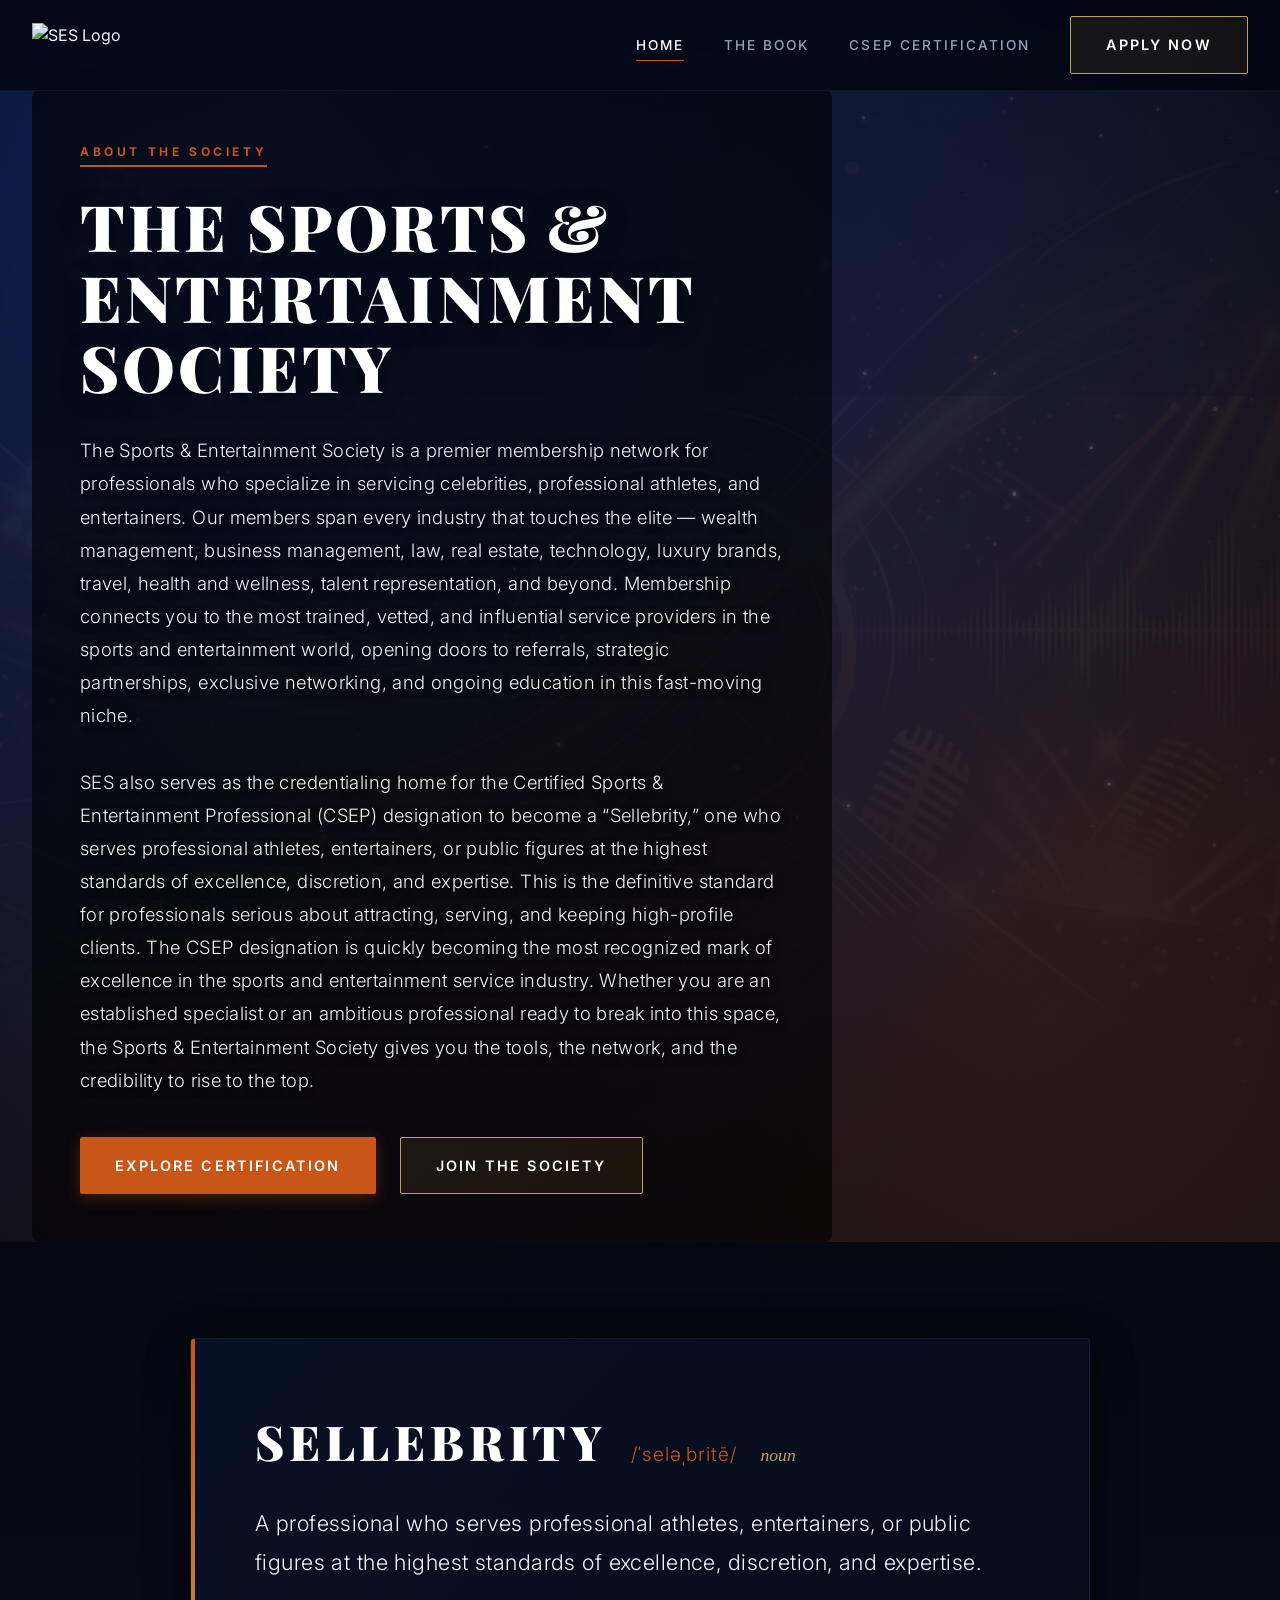
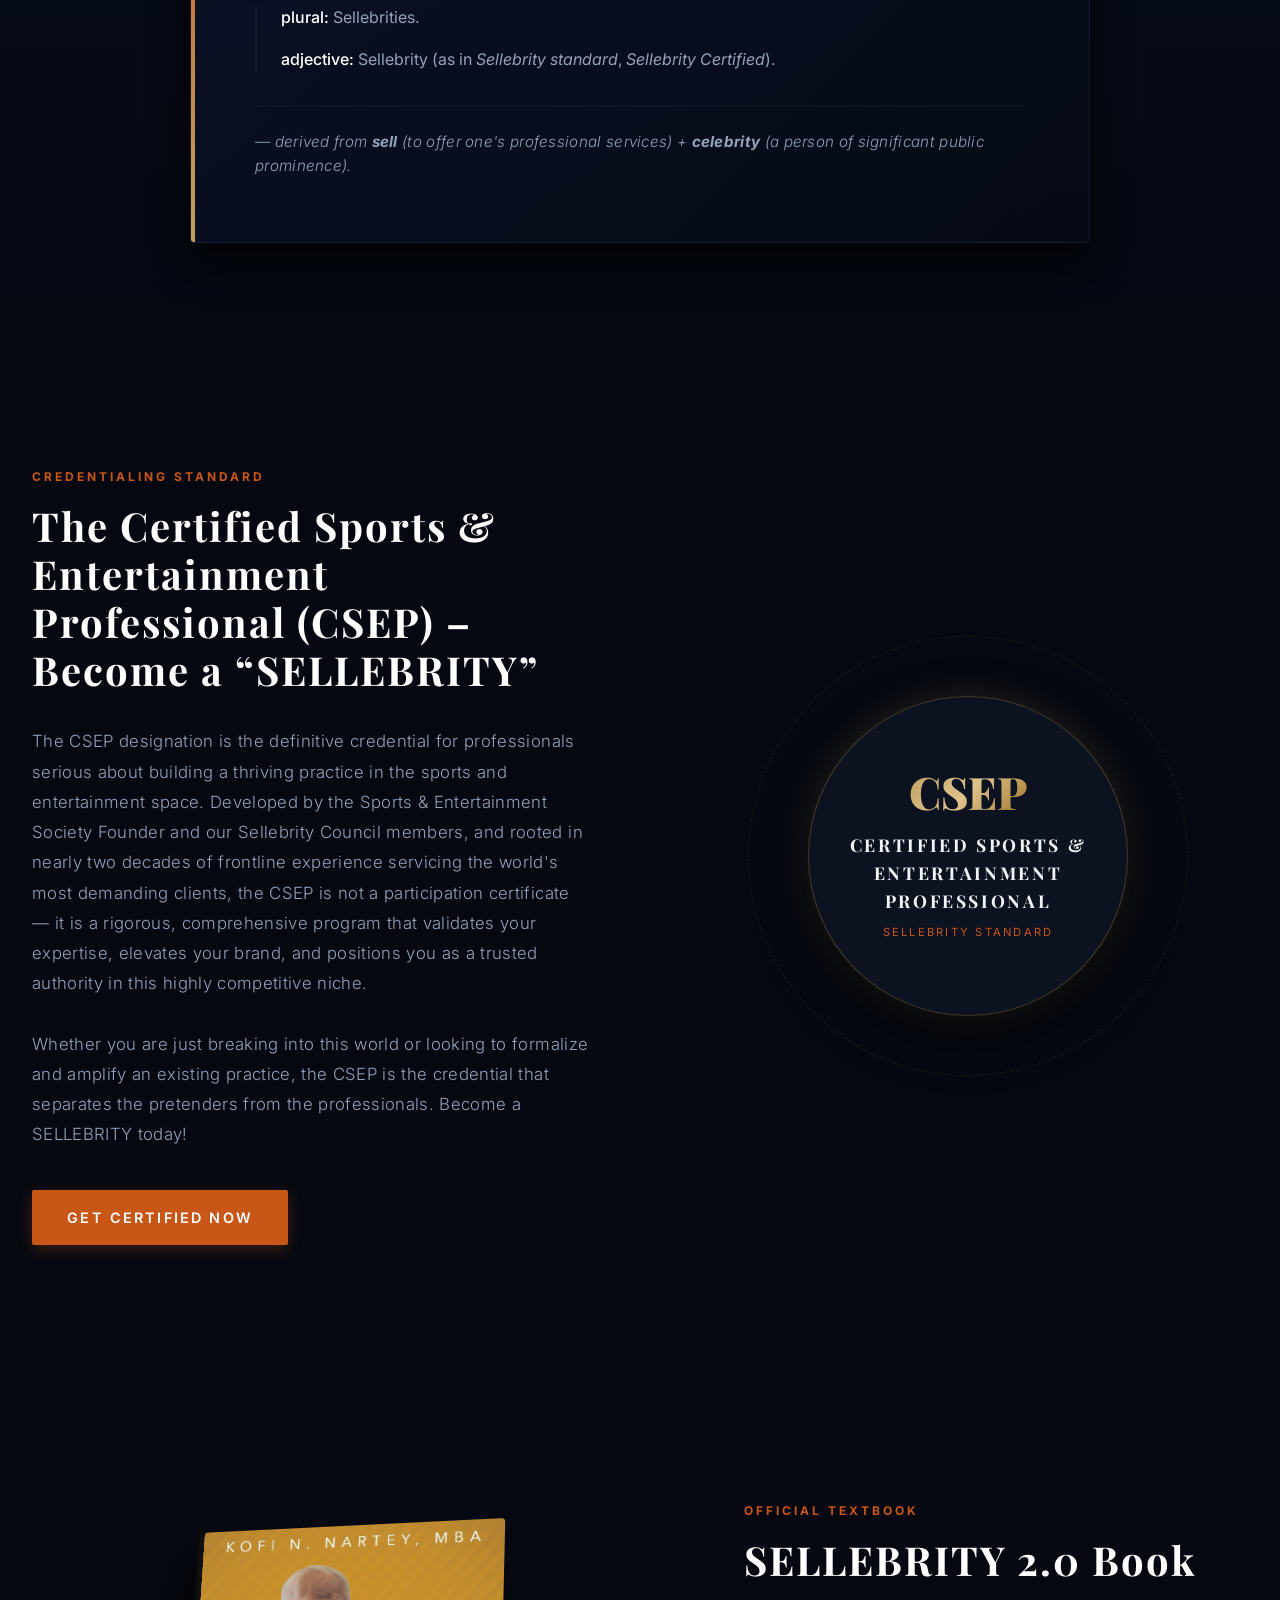
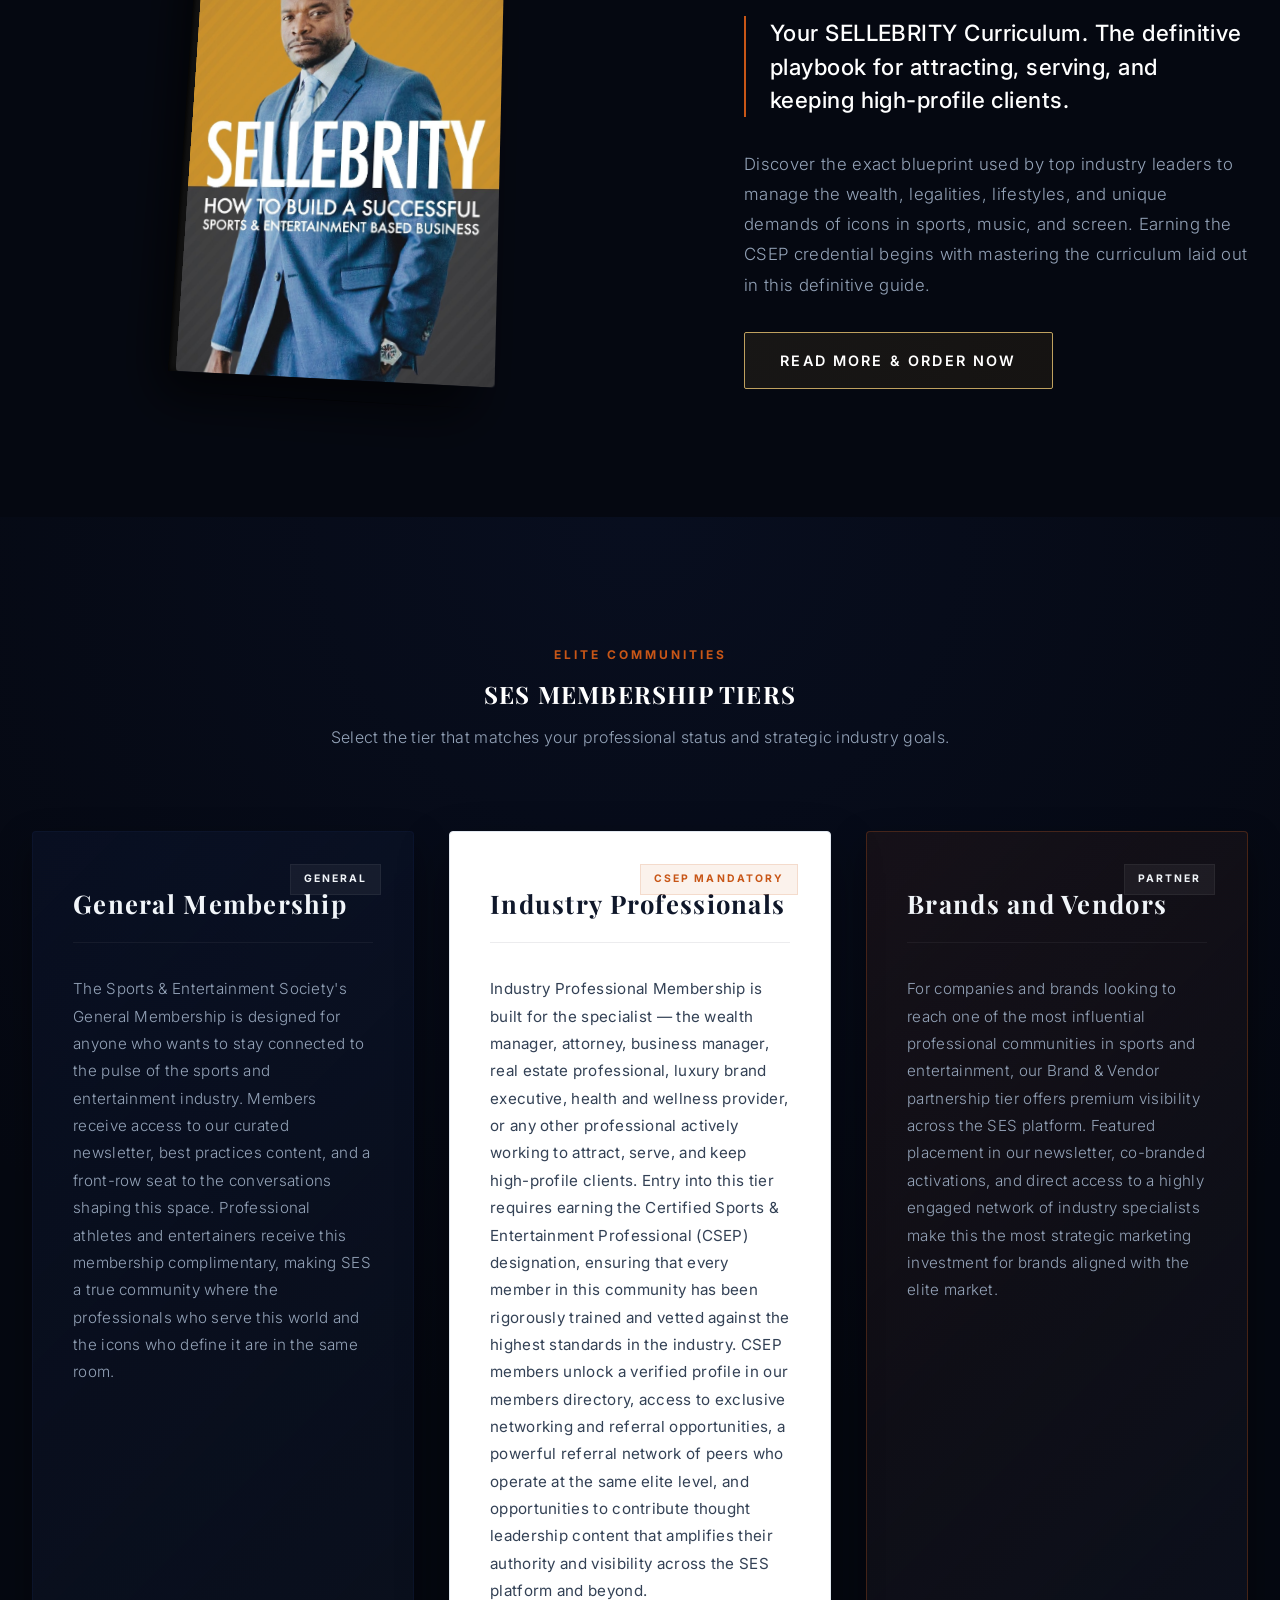
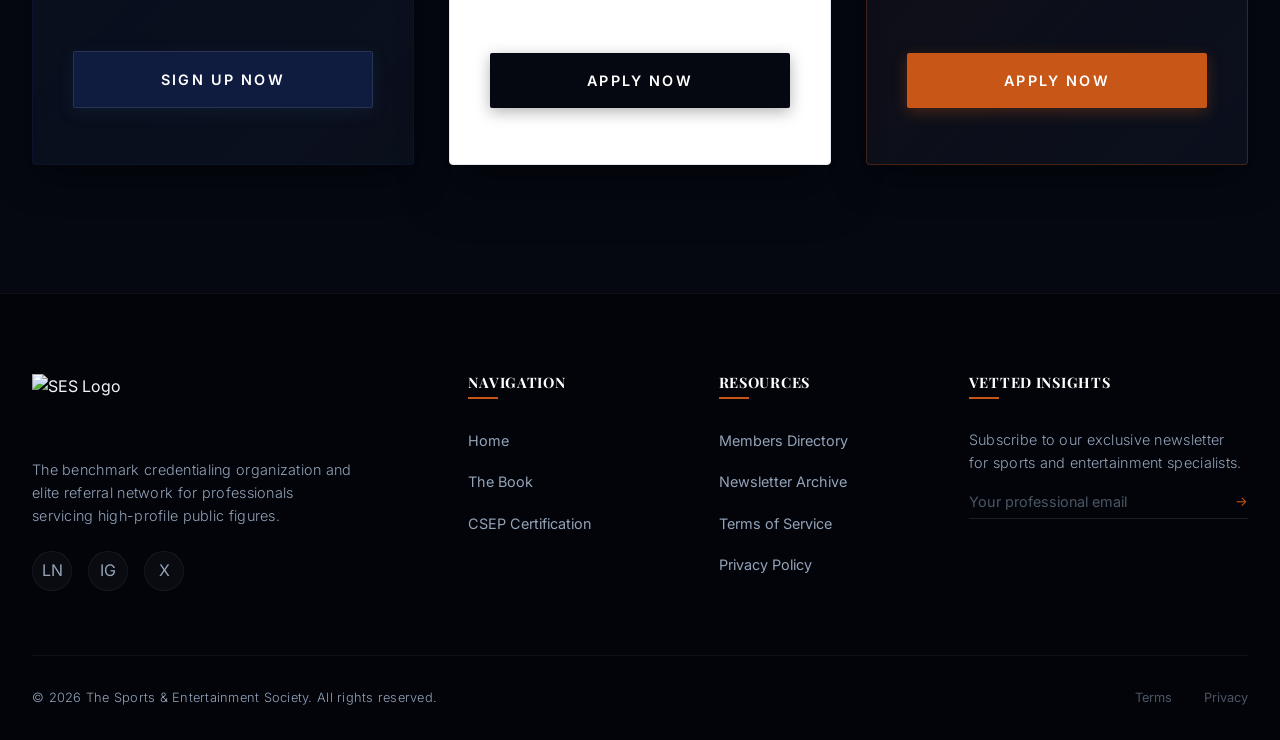
==== commit 3c7b7c61: "Add animated background, fix logo styles, and improve contrast" ====
--- a/index.html
+++ b/index.html
@@ -5,19 +5,18 @@
   <meta name="viewport" content="width=device-width, initial-scale=1.0">
   <meta name="description" content="The Sports & Entertainment Society (SES) is the premier membership network for wealth managers, lawyers, and elite service providers. Home of the Certified Sports & Entertainment Professional (CSEP) designation.">
   <title>The Sports & Entertainment Society | Home of the CSEP Sellebrities</title>
-  <link rel="stylesheet" href="styles.css">
+  <link rel="stylesheet" href="styles.css?v=2">
 </head>
 <body>
+
+  <!-- AMBIENT PARTICLE BACKGROUND -->
+  <canvas id="ambient-canvas"></canvas>
 
   <!-- HEADER & NAVIGATION -->
   <header>
     <div class="container nav-container">
       <a href="index.html" class="logo-link" id="nav-logo-link">
-        <div class="logo-crest">SES</div>
-        <div class="logo-text">
-          THE SES SOCIETY
-          <span>SPORTS & ENTERTAINMENT</span>
-        </div>
+        <img src="https://firebasestorage.googleapis.com/v0/b/studio-6578078567-d586b.firebasestorage.app/o/ses%20logo%20transparent.png?alt=media&token=a7a9f43f-8313-4940-94d5-614aab6d0703" alt="SES Logo" class="logo-img" style="height:44px;max-height:44px;width:auto;display:block;">
       </a>
       
       <div class="nav-toggle" id="mobile-menu-toggle" aria-label="Toggle menu" role="button" tabindex="0">
@@ -184,11 +183,7 @@
       <div class="footer-grid">
         <div class="footer-info">
           <a href="index.html" class="logo-link">
-            <div class="logo-crest">SES</div>
-            <div class="logo-text">
-              THE SES SOCIETY
-              <span>SPORTS & ENTERTAINMENT</span>
-            </div>
+            <img src="https://firebasestorage.googleapis.com/v0/b/studio-6578078567-d586b.firebasestorage.app/o/ses%20logo%20transparent.png?alt=media&token=a7a9f43f-8313-4940-94d5-614aab6d0703" alt="SES Logo" class="logo-img logo-img-footer" style="height:60px;max-height:60px;width:auto;display:block;">
           </a>
           <p>
             The benchmark credentialing organization and elite referral network for professionals servicing high-profile public figures.
--- a/styles.css
+++ b/styles.css
@@ -1,33 +1,34 @@
-@import url('https://fonts.googleapis.com/css2?family=Cinzel:wght@400;600;700;800;900&family=Outfit:wght@300;400;500;600;700&display=swap');
+@import url('https://fonts.googleapis.com/css2?family=Playfair+Display:ital,wght@0,400..900;1,400..900&family=Inter:wght@300;400;500;600;700;800&display=swap');
 
 /* --- DESIGN SYSTEM TOKENS --- */
 :root {
-  --bg-dark: #030712;
-  --bg-panel: #0b1329;
-  --bg-panel-light: #16223f;
-  --color-blue: #1d3557;
-  --color-blue-light: #457b9d;
-  --color-orange: #ff5a1f;
-  --color-orange-hover: #e04e15;
-  --color-gold-start: #bf953f;
-  --color-gold-mid: #fcf6ba;
-  --color-gold-end: #aa771c;
+  --bg-dark: #050811; /* Deep obsidian navy */
+  --bg-panel: #0c1220; /* Boardroom dark panel */
+  --bg-panel-light: #151e33;
+  --bg-platinum: #f8fafc; /* Crisp platinum white background */
+  --color-blue: #0f1c3f; /* Deep blue tier color */
+  --color-blue-light: #1d3066;
+  --color-orange: #c85617; /* Burnt copper */
+  --color-orange-hover: #a64510; /* Darker burnt copper hover */
+  --color-gold-start: #bfa15f; /* Champagne Gold start */
+  --color-gold-mid: #dfc28d; /* Champagne Gold mid */
+  --color-gold-end: #9e7528; /* Champagne Gold end */
   --text-white: #ffffff;
-  --text-light: #f4f6fc;
-  --text-muted: #8fa0c2;
+  --text-light: #f1f5f9;
+  --text-muted: #94a3b8;
   --text-dark: #0f172a;
   
-  --font-serif: 'Cinzel', Georgia, serif;
-  --font-sans: 'Outfit', system-ui, -apple-system, sans-serif;
+  --font-serif: 'Playfair Display', Georgia, serif;
+  --font-sans: 'Inter', system-ui, -apple-system, sans-serif;
   
   --transition-smooth: all 0.4s cubic-bezier(0.16, 1, 0.3, 1);
-  --shadow-premium: 0 20px 40px rgba(0, 0, 0, 0.5);
-  --shadow-glow-orange: 0 0 30px rgba(255, 90, 31, 0.25);
-  --shadow-glow-blue: 0 0 30px rgba(29, 53, 87, 0.4);
-  --shadow-glow-gold: 0 0 30px rgba(191, 149, 63, 0.25);
-  
-  --border-glass: 1px solid rgba(255, 255, 255, 0.06);
-  --glass-bg: rgba(11, 19, 41, 0.65);
+  --shadow-premium: 0 20px 40px rgba(0, 0, 0, 0.6);
+  --shadow-glow-orange: 0 0 35px rgba(200, 86, 23, 0.3);
+  --shadow-glow-blue: 0 0 35px rgba(15, 28, 63, 0.5);
+  --shadow-glow-gold: 0 0 35px rgba(191, 161, 95, 0.2);
+  
+  --border-glass: 1px solid rgba(255, 255, 255, 0.05);
+  --glass-bg: rgba(12, 18, 32, 0.7);
 }
 
 /* --- RESET & ACCESSIBILITY --- */
@@ -49,7 +50,24 @@
 body {
   overflow-x: hidden;
   line-height: 1.6;
-}
+  background: var(--bg-dark);
+}
+
+/* --- AMBIENT PARTICLE CANVAS --- */
+#ambient-canvas {
+  position: fixed;
+  top: 0;
+  left: 0;
+  width: 100vw;
+  height: 100vh;
+  z-index: 0;
+  pointer-events: none;
+}
+
+/* Ensure all page content sits above the canvas */
+header { z-index: 100; }
+section, footer, main { position: relative; z-index: 1; }
+
 
 h1, h2, h3, h4, h5, h6 {
   font-family: var(--font-serif);
@@ -189,7 +207,7 @@
 .btn-primary {
   background-color: var(--color-orange);
   color: var(--text-white);
-  box-shadow: 0 4px 15px rgba(255, 90, 31, 0.3);
+  box-shadow: 0 4px 15px rgba(200, 86, 23, 0.3);
 }
 
 .btn-primary::before {
@@ -292,6 +310,7 @@
   justify-content: space-between;
   align-items: center;
   height: 90px;
+  overflow: hidden;
   transition: var(--transition-smooth);
 }
 
@@ -303,6 +322,7 @@
   display: flex;
   align-items: center;
   gap: 0.8rem;
+  overflow: hidden;
 }
 
 .logo-crest {
@@ -318,6 +338,29 @@
   color: var(--bg-dark);
   font-size: 1.2rem;
   box-shadow: var(--shadow-glow-gold);
+}
+
+.logo-img {
+  height: 44px;
+  max-height: 44px;
+  width: auto;
+  max-width: 200px;
+  object-fit: contain;
+  display: block;
+  flex-shrink: 0;
+  transition: height 0.4s cubic-bezier(0.16, 1, 0.3, 1),
+              max-height 0.4s cubic-bezier(0.16, 1, 0.3, 1);
+}
+
+header.scrolled .logo-img {
+  height: 36px;
+  max-height: 36px;
+}
+
+.logo-img-footer {
+  height: 60px;
+  max-height: 60px;
+  max-width: 200px;
 }
 
 .logo-text {
@@ -540,8 +583,8 @@
   align-items: center;
   padding-top: 90px;
   overflow: hidden;
-  background: radial-gradient(circle at 80% 20%, rgba(29, 53, 87, 0.15) 0%, transparent 50%),
-              radial-gradient(circle at 10% 85%, rgba(255, 90, 31, 0.08) 0%, transparent 45%);
+  background: radial-gradient(circle at 80% 20%, rgba(15, 28, 63, 0.3) 0%, transparent 60%),
+              radial-gradient(circle at 10% 85%, rgba(200, 86, 23, 0.12) 0%, transparent 50%);
 }
 
 .hero-background-media {
@@ -551,27 +594,48 @@
   width: 100%;
   height: 100%;
   z-index: -2;
-  background-image: linear-gradient(180deg, rgba(3, 7, 18, 0.6) 0%, var(--bg-dark) 100%), 
+  background-image: linear-gradient(180deg, rgba(5, 8, 17, 0.85) 0%, rgba(5, 8, 17, 0.95) 100%), 
                     url('assets/hero-bg.png');
   background-size: cover;
   background-position: center;
   transform: scale(1.05);
+  opacity: 0.4;
 }
 
 .hero-glow-overlay {
   position: absolute;
-  top: 0;
-  left: 0;
-  width: 100%;
-  height: 100%;
+  top: -30%;
+  left: -30%;
+  width: 160%;
+  height: 160%;
   z-index: -1;
-  background: radial-gradient(circle at 50% 50%, transparent 30%, var(--bg-dark) 85%);
+  background: radial-gradient(circle at 30% 30%, rgba(30, 64, 175, 0.45) 0%, transparent 60%),
+              radial-gradient(circle at 70% 70%, rgba(220, 95, 30, 0.22) 0%, transparent 55%);
+  animation: driftGlow 22s infinite alternate ease-in-out;
+  pointer-events: none;
+  opacity: 0.85;
+  mix-blend-mode: screen;
+}
+
+@keyframes driftGlow {
+  0% {
+    transform: translate(0, 0) scale(1) rotate(0deg);
+  }
+  50% {
+    transform: translate(6%, 8%) scale(1.12) rotate(20deg);
+  }
+  100% {
+    transform: translate(-4%, 4%) scale(0.92) rotate(-15deg);
+  }
 }
 
 .hero-content {
   max-width: 800px;
   z-index: 2;
   animation: slideIn 1.2s cubic-bezier(0.16, 1, 0.3, 1);
+  background-color: rgba(0, 0, 0, 0.6);
+  padding: 3rem;
+  border-radius: 8px;
 }
 
 .hero-tag {
@@ -600,6 +664,7 @@
   margin-bottom: 2.5rem;
   color: var(--text-light);
   max-width: 720px;
+  text-shadow: 0 2px 10px rgba(0, 0, 0, 0.8);
 }
 
 .hero-ctas {
@@ -611,7 +676,7 @@
 .credentialing-section {
   padding: 8rem 0;
   position: relative;
-  background-color: var(--bg-dark);
+  background-color: transparent;
 }
 
 .credentialing-grid {
@@ -811,7 +876,7 @@
 .book-section {
   padding: 8rem 0;
   position: relative;
-  background-color: var(--bg-dark);
+  background-color: transparent;
 }
 
 .book-grid {
@@ -885,7 +950,7 @@
 /* --- SECTION 5: MEMBERSHIP TIERS --- */
 .membership-section {
   padding: 8rem 0;
-  background: radial-gradient(circle at 50% 0, rgba(22, 34, 63, 0.25) 0%, transparent 60%),
+  background: radial-gradient(circle at 50% 0, rgba(15, 28, 63, 0.3) 0%, transparent 60%),
               var(--bg-dark);
   position: relative;
 }
@@ -946,9 +1011,9 @@
 
 /* Card 1: General (Blue Styling) */
 .card-general {
-  background: linear-gradient(135deg, rgba(29, 53, 87, 0.3) 0%, rgba(11, 19, 41, 0.8) 100%);
-  border: 1px solid rgba(29, 53, 87, 0.4);
-  box-shadow: 0 15px 35px rgba(0,0,0,0.3);
+  background: linear-gradient(135deg, rgba(15, 28, 63, 0.3) 0%, rgba(12, 18, 32, 0.8) 100%);
+  border: 1px solid rgba(15, 28, 63, 0.4);
+  box-shadow: 0 15px 35px rgba(0,0,0,0.4);
 }
 
 .card-general .card-title {
@@ -987,15 +1052,15 @@
 
 .card-professional .card-badge {
   color: var(--color-orange);
-  background: rgba(255, 90, 31, 0.08);
-  border-color: rgba(255, 90, 31, 0.15);
+  background: rgba(200, 86, 23, 0.08);
+  border-color: rgba(200, 86, 23, 0.15);
 }
 
 /* Card 3: Brands and Vendors (Orange Styling) */
 .card-vendors {
-  background: linear-gradient(135deg, rgba(255, 90, 31, 0.08) 0%, rgba(11, 19, 41, 0.8) 100%);
-  border: 1px solid rgba(255, 90, 31, 0.3);
-  box-shadow: 0 15px 35px rgba(0,0,0,0.3);
+  background: linear-gradient(135deg, rgba(200, 86, 23, 0.08) 0%, rgba(12, 18, 32, 0.8) 100%);
+  border: 1px solid rgba(200, 86, 23, 0.3);
+  box-shadow: 0 15px 35px rgba(0,0,0,0.4);
 }
 
 .card-vendors .card-title {
@@ -1009,10 +1074,10 @@
 
 /* --- THE BOOK PAGE (`book.html`) --- */
 .book-hero {
+  position: relative;
+  overflow: hidden;
   padding: 10rem 0 5rem;
-  background: radial-gradient(circle at 10% 20%, rgba(255, 90, 31, 0.05) 0%, transparent 40%),
-              radial-gradient(circle at 90% 80%, rgba(29, 53, 87, 0.1) 0%, transparent 50%),
-              var(--bg-dark);
+  background: var(--bg-dark);
 }
 
 .book-details-grid {
@@ -1049,7 +1114,7 @@
 
 .purchase-option.active, .purchase-option:hover {
   border-color: var(--color-orange);
-  background: rgba(255, 90, 31, 0.03);
+  background: rgba(200, 86, 23, 0.04);
 }
 
 .purchase-option-title {
@@ -1068,7 +1133,21 @@
 
 .book-features-section {
   padding: 6rem 0;
-  background: #060b18;
+  background: var(--bg-platinum);
+  color: var(--text-dark);
+  border-top: 1px solid #e2e8f0;
+  border-bottom: 1px solid #e2e8f0;
+}
+
+.book-features-section .membership-header h2,
+.book-features-section .membership-header p,
+.book-features-section .feature-title,
+.book-features-section .section-body {
+  color: var(--text-dark);
+}
+
+.book-features-section .membership-header p {
+  color: #475569;
 }
 
 .features-grid {
@@ -1078,16 +1157,24 @@
 }
 
 .feature-item {
-  background: var(--bg-panel);
-  border: var(--border-glass);
+  background: #ffffff;
+  border: 1px solid #e2e8f0;
   padding: 2.5rem;
   border-radius: 3px;
+  box-shadow: 0 10px 30px rgba(0, 0, 0, 0.03);
+  transition: var(--transition-smooth);
+}
+
+.feature-item:hover {
+  transform: translateY(-6px);
+  box-shadow: 0 20px 45px rgba(0, 0, 0, 0.08);
+  border-color: rgba(200, 86, 23, 0.2);
 }
 
 .feature-icon {
   width: 50px;
   height: 50px;
-  background: rgba(255, 90, 31, 0.1);
+  background: rgba(200, 86, 23, 0.1);
   border-radius: 50%;
   display: flex;
   align-items: center;
@@ -1098,15 +1185,16 @@
 }
 
 .feature-title {
-  font-size: 1.1rem;
+  font-size: 1.15rem;
   margin-bottom: 1rem;
 }
 
 /* --- CSEP CERTIFICATION PAGE (`csep.html`) --- */
 .csep-hero {
+  position: relative;
+  overflow: hidden;
   padding: 10rem 0 5rem;
-  background: radial-gradient(circle at 80% 20%, rgba(191, 149, 63, 0.1) 0%, transparent 40%),
-              var(--bg-dark);
+  background: var(--bg-dark);
 }
 
 .csep-intro-grid {
@@ -1118,7 +1206,21 @@
 
 .csep-process-section {
   padding: 8rem 0;
-  background-color: #060b18;
+  background-color: var(--bg-platinum);
+  color: var(--text-dark);
+  border-top: 1px solid #e2e8f0;
+  border-bottom: 1px solid #e2e8f0;
+}
+
+.csep-process-section .membership-header h2,
+.csep-process-section .membership-header p,
+.csep-process-section .step-title,
+.csep-process-section .section-body {
+  color: var(--text-dark);
+}
+
+.csep-process-section .membership-header p {
+  color: #475569;
 }
 
 .process-timeline {
@@ -1133,9 +1235,9 @@
   position: absolute;
   top: 0;
   left: 0;
-  width: 1px;
+  width: 2px;
   height: 100%;
-  background: linear-gradient(180deg, var(--color-gold-start) 0%, rgba(255,255,255,0.05) 100%);
+  background: linear-gradient(180deg, var(--color-gold-start) 0%, #e2e8f0 100%);
 }
 
 .timeline-step {
@@ -1155,30 +1257,33 @@
   width: 40px;
   height: 40px;
   border-radius: 50%;
-  background: var(--bg-dark);
-  border: 1px solid var(--color-gold-start);
+  background: #ffffff;
+  border: 2px solid var(--color-gold-start);
   display: flex;
   align-items: center;
   justify-content: center;
   font-family: var(--font-serif);
   font-weight: 700;
-  color: var(--color-gold-mid);
+  color: var(--color-gold-end);
   z-index: 2;
   font-size: 0.95rem;
-  box-shadow: 0 0 15px rgba(191,149,63,0.25);
+  box-shadow: 0 0 15px rgba(191,149,63,0.15);
 }
 
 .step-content {
-  background: var(--bg-panel);
-  border: var(--border-glass);
+  background: #ffffff;
+  border: 1px solid #e2e8f0;
   padding: 2rem 2.5rem;
   border-radius: 3px;
+  box-shadow: 0 10px 30px rgba(0, 0, 0, 0.03);
   transition: var(--transition-smooth);
+  color: var(--text-dark);
 }
 
 .step-content:hover {
-  transform: translateX(5px);
-  border-color: rgba(191, 149, 63, 0.4);
+  transform: translateX(6px);
+  border-color: var(--color-gold-start);
+  box-shadow: 0 15px 40px rgba(191, 161, 95, 0.12);
 }
 
 .step-title {
@@ -1189,7 +1294,7 @@
 /* CSEP Application Form Section */
 .application-section {
   padding: 8rem 0;
-  background-color: var(--bg-dark);
+  background-color: transparent;
   position: relative;
 }
 
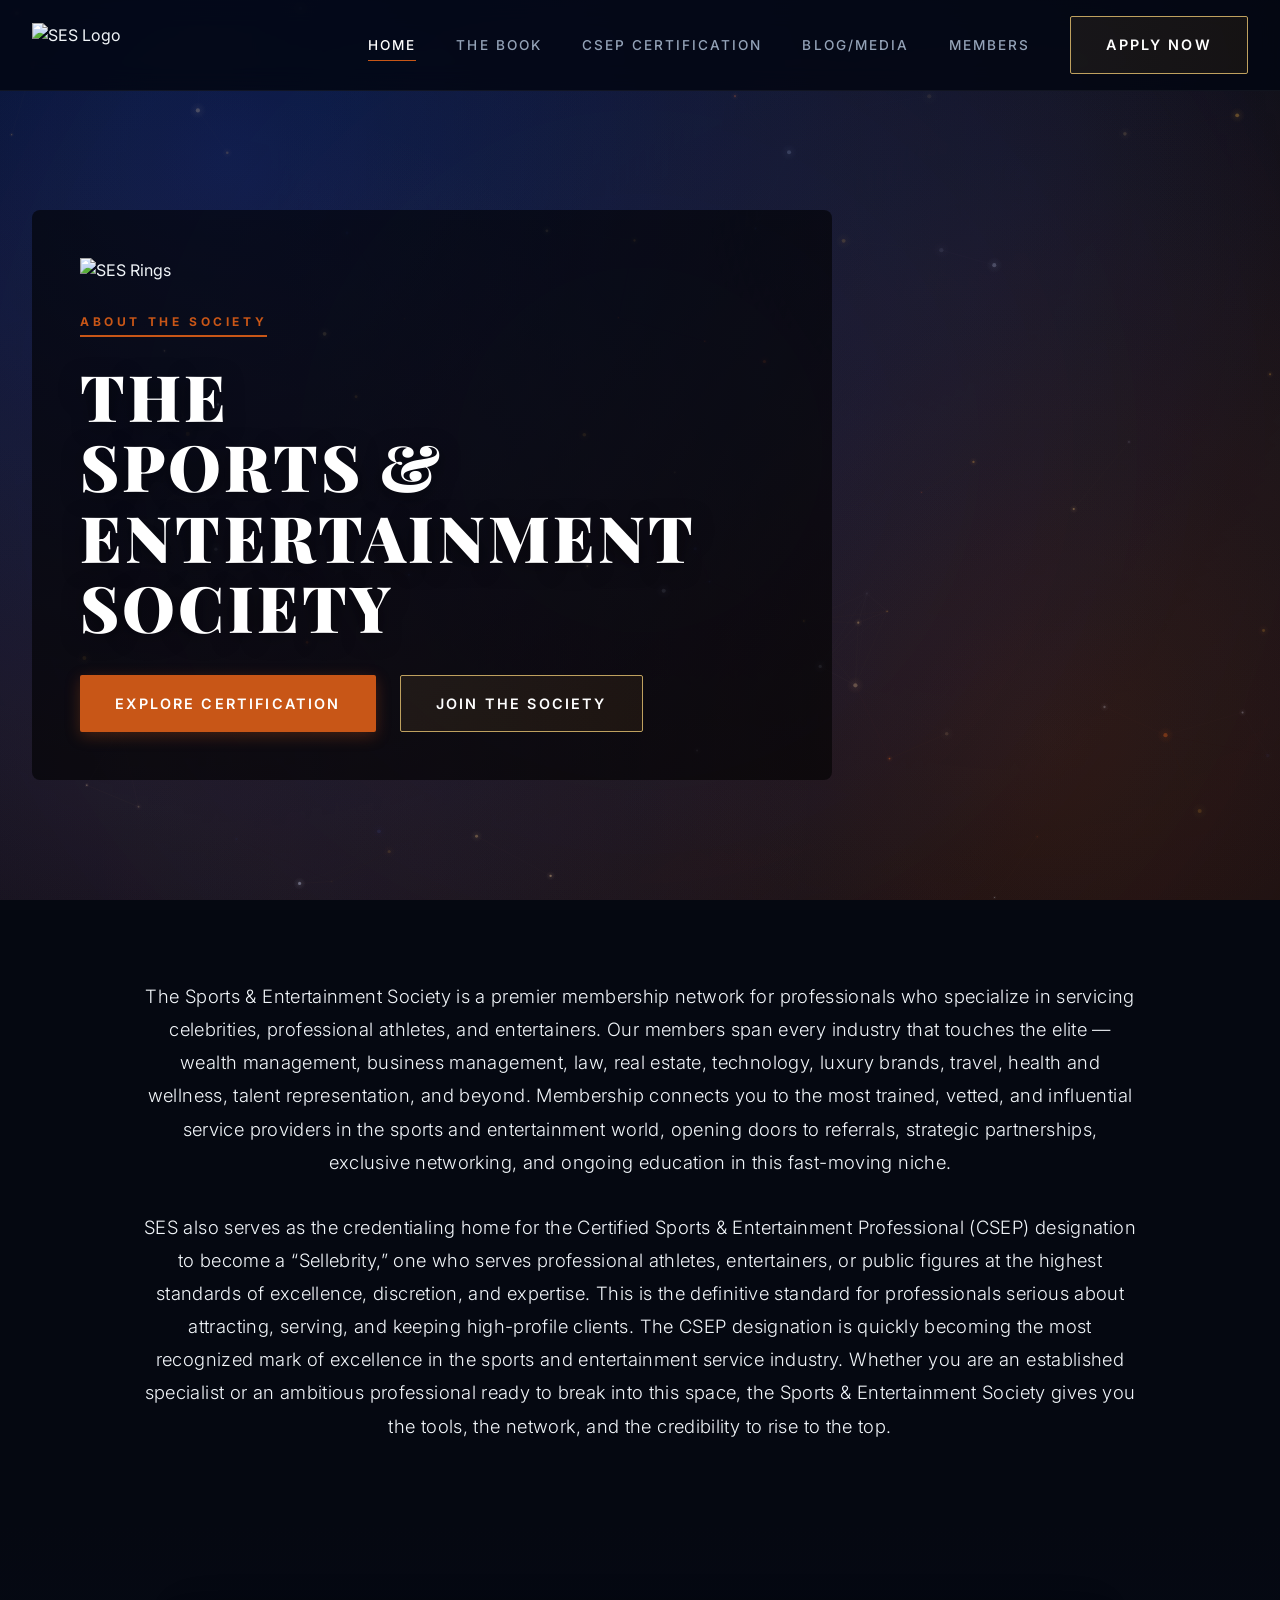
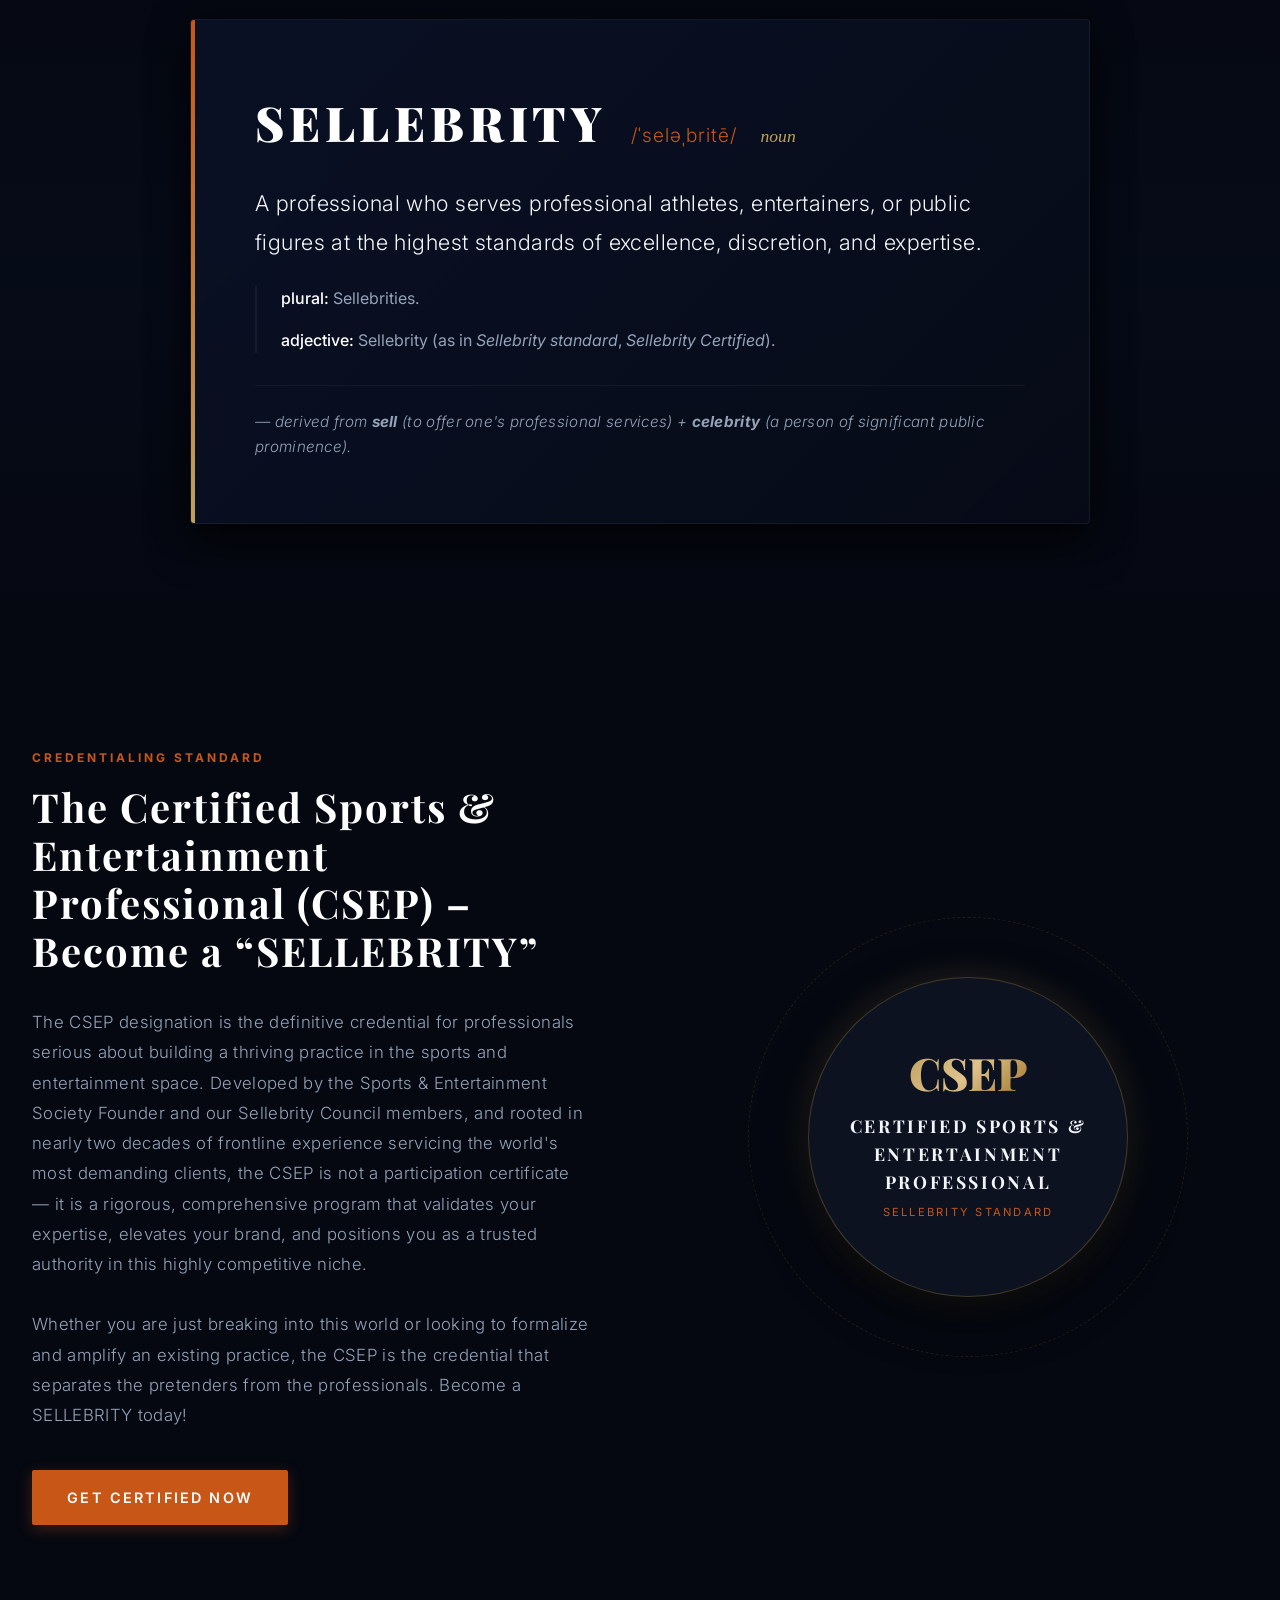
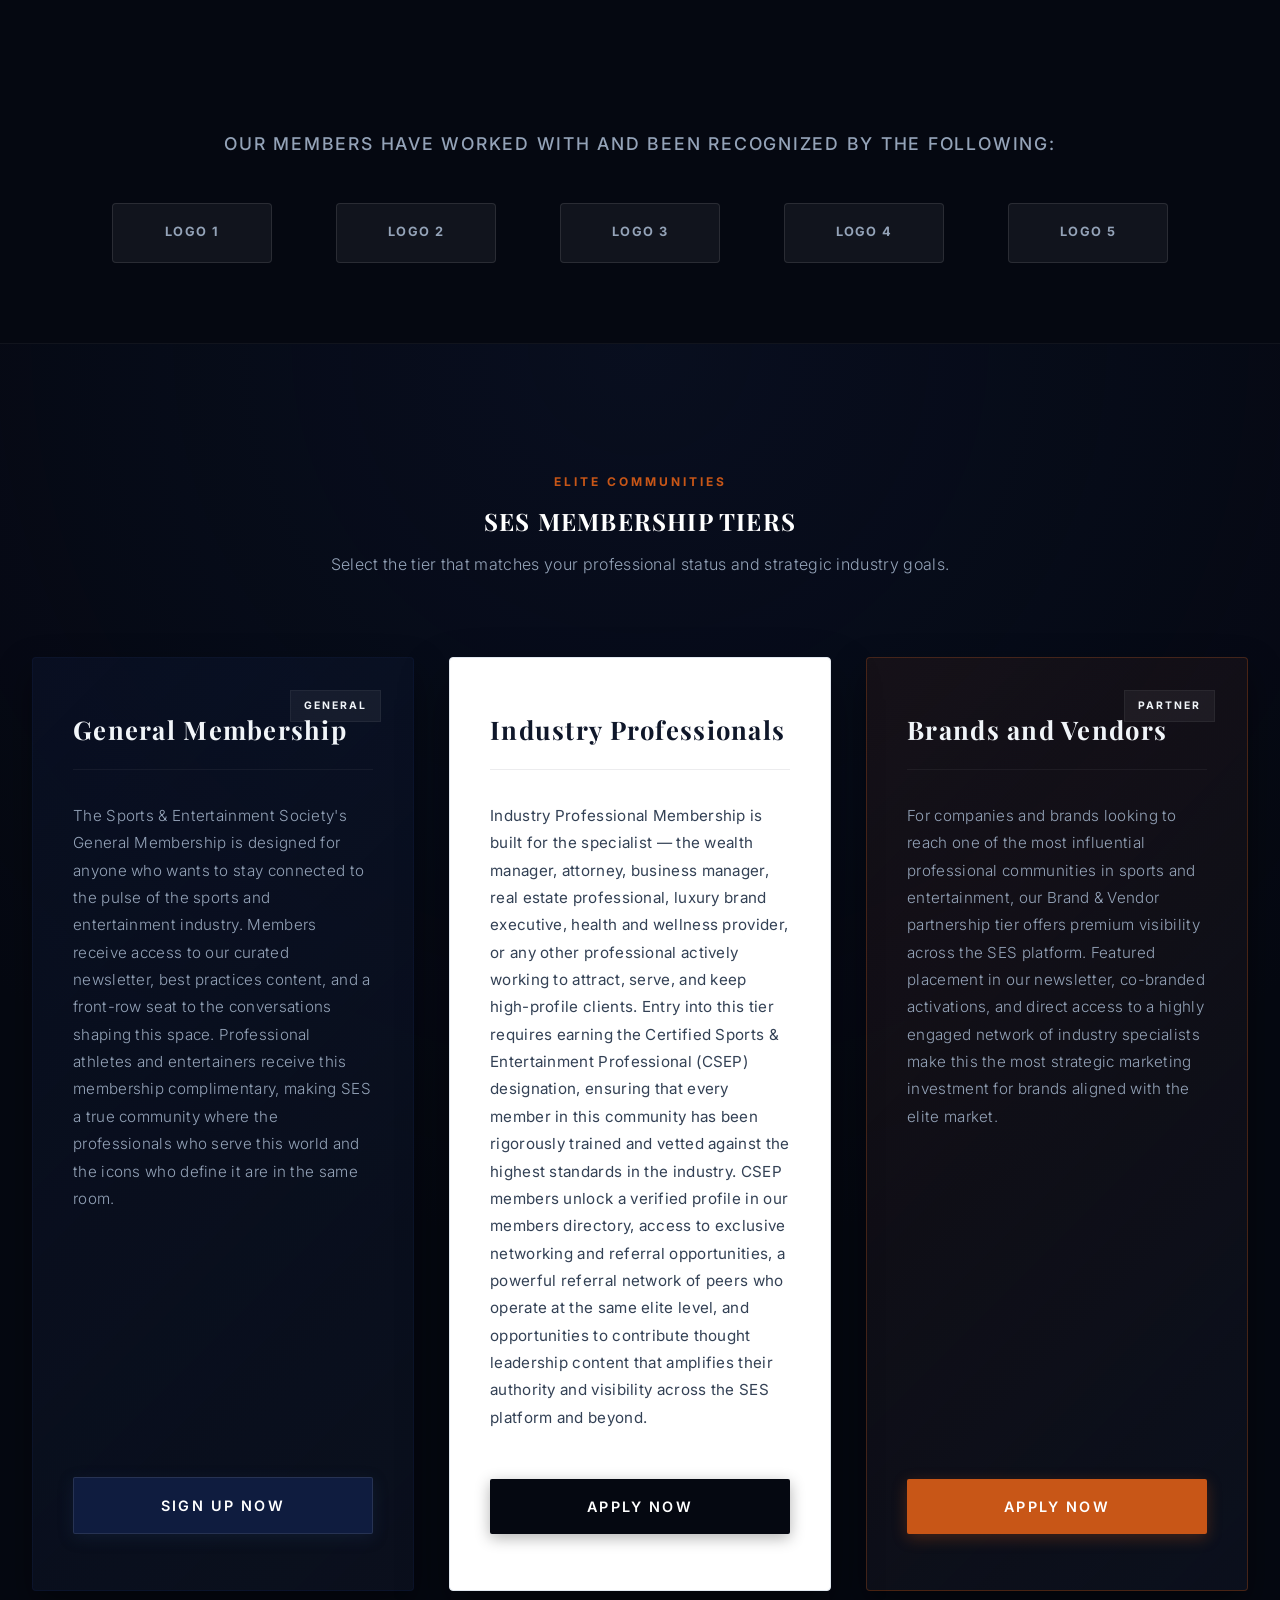
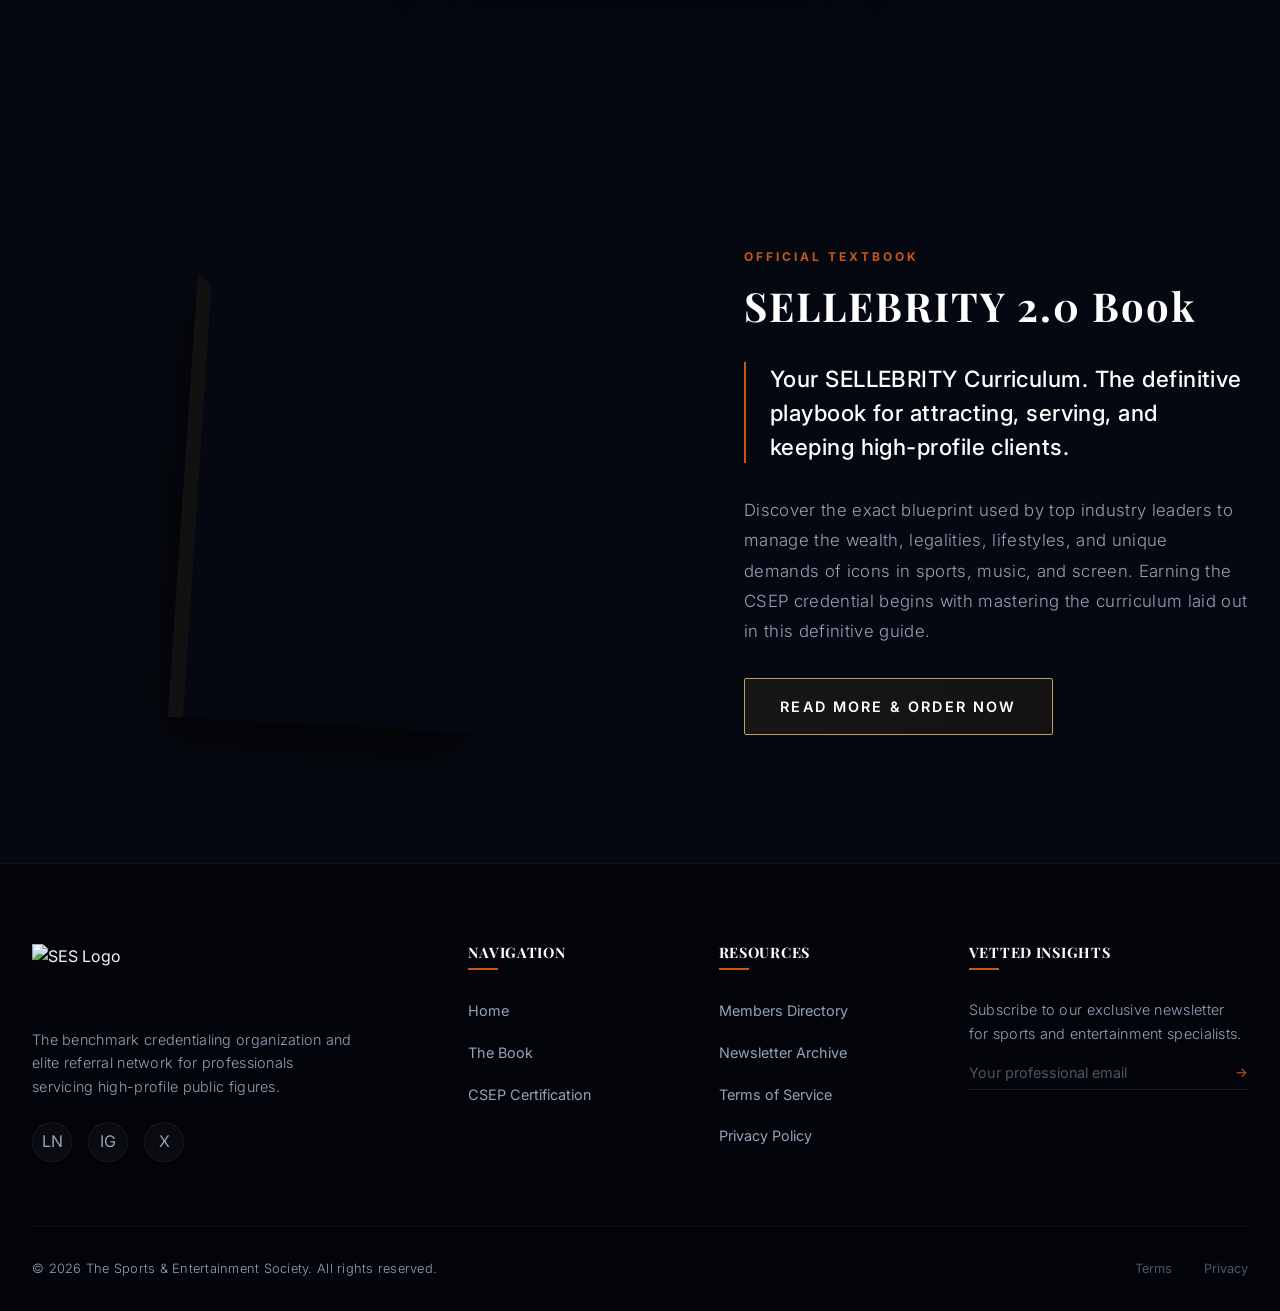
==== commit 09854656: "feat: add Blog/Media section and initial blog posts" ====
--- a/index.html
+++ b/index.html
@@ -5,7 +5,7 @@
   <meta name="viewport" content="width=device-width, initial-scale=1.0">
   <meta name="description" content="The Sports & Entertainment Society (SES) is the premier membership network for wealth managers, lawyers, and elite service providers. Home of the Certified Sports & Entertainment Professional (CSEP) designation.">
   <title>The Sports & Entertainment Society | Home of the CSEP Sellebrities</title>
-  <link rel="stylesheet" href="styles.css?v=2">
+  <link rel="stylesheet" href="styles.css?v=5">
 </head>
 <body>
 
@@ -30,6 +30,8 @@
           <li><a href="index.html" class="active" id="nav-home">Home</a></li>
           <li><a href="book.html" id="nav-book">The Book</a></li>
           <li><a href="csep.html" id="nav-csep">CSEP Certification</a></li>
+          <li><a href="blog.html" id="nav-blog">Blog/Media</a></li>
+          <li><a href="#" id="nav-members">Members</a></li>
           <li class="header-cta"><a href="csep.html#apply" class="btn btn-outline-gold" id="nav-apply-btn">Apply Now</a></li>
         </ul>
       </nav>
@@ -42,17 +44,28 @@
     <div class="hero-glow-overlay"></div>
     <div class="container">
       <div class="hero-content">
+        <img src="https://firebasestorage.googleapis.com/v0/b/studio-6578078567-d586b.firebasestorage.app/o/ses%20ring.png?alt=media&token=48067da4-0845-4e98-953b-38667668cbc7" alt="SES Rings" class="hero-rings">
         <span class="hero-tag">ABOUT THE SOCIETY</span>
-        <h1 class="hero-title" id="main-headline">THE SPORTS & ENTERTAINMENT SOCIETY</h1>
-        <p class="hero-body" id="about-body">
-          The Sports & Entertainment Society is a premier membership network for professionals who specialize in servicing celebrities, professional athletes, and entertainers. Our members span every industry that touches the elite — wealth management, business management, law, real estate, technology, luxury brands, travel, health and wellness, talent representation, and beyond. Membership connects you to the most trained, vetted, and influential service providers in the sports and entertainment world, opening doors to referrals, strategic partnerships, exclusive networking, and ongoing education in this fast-moving niche. 
-          <br><br>
-          SES also serves as the credentialing home for the Certified Sports & Entertainment Professional (CSEP) designation to become a “Sellebrity,” one who serves professional athletes, entertainers, or public figures at the highest standards of excellence, discretion, and expertise. This is the definitive standard for professionals serious about attracting, serving, and keeping high-profile clients. The CSEP designation is quickly becoming the most recognized mark of excellence in the sports and entertainment service industry. Whether you are an established specialist or an ambitious professional ready to break into this space, the Sports & Entertainment Society gives you the tools, the network, and the credibility to rise to the top.
-        </p>
+        <h1 class="hero-title" id="main-headline">THE <br> SPORTS &amp; ENTERTAINMENT <br> SOCIETY</h1>
+
         <div class="hero-ctas">
           <a href="csep.html" class="btn btn-primary" id="hero-cta-csep">Explore Certification</a>
           <a href="#membership" class="btn btn-outline-gold" id="hero-cta-membership">Join The Society</a>
         </div>
+      </div>
+    </div>
+  </section>
+
+  <!-- SECTION: ABOUT INTRO (Moved from Hero) -->
+  <section class="about-intro-section">
+    <div class="container">
+      <div class="about-intro-single reveal">
+        <p class="about-intro-text">
+          The Sports & Entertainment Society is a premier membership network for professionals who specialize in servicing celebrities, professional athletes, and entertainers. Our members span every industry that touches the elite — wealth management, business management, law, real estate, technology, luxury brands, travel, health and wellness, talent representation, and beyond. Membership connects you to the most trained, vetted, and influential service providers in the sports and entertainment world, opening doors to referrals, strategic partnerships, exclusive networking, and ongoing education in this fast-moving niche.
+        </p>
+        <p class="about-intro-text">
+          SES also serves as the credentialing home for the Certified Sports & Entertainment Professional (CSEP) designation to become a “Sellebrity,” one who serves professional athletes, entertainers, or public figures at the highest standards of excellence, discretion, and expertise. This is the definitive standard for professionals serious about attracting, serving, and keeping high-profile clients. The CSEP designation is quickly becoming the most recognized mark of excellence in the sports and entertainment service industry. Whether you are an established specialist or an ambitious professional ready to break into this space, the Sports & Entertainment Society gives you the tools, the network, and the credibility to rise to the top.
+        </p>
       </div>
     </div>
   </section>
@@ -108,33 +121,25 @@
     </div>
   </section>
 
-  <!-- SECTION 4: BOOK PROMO -->
-  <section class="book-section" id="book-promo">
-    <div class="container">
-      <div class="book-grid">
-        <div class="book-image-container reveal">
-          <div class="book-mockup-wrapper">
-            <img src="assets/book-cover.png" alt="SELLEBRITY 2.0 Book Cover" id="book-promo-img">
-            <div class="book-spine"></div>
-            <div class="book-shadow"></div>
-          </div>
-        </div>
-        <div class="book-content reveal">
-          <span class="section-tag">OFFICIAL TEXTBOOK</span>
-          <h2 class="section-title" id="book-headline">SELLEBRITY 2.0 Book</h2>
-          <p class="book-sub-headline" id="book-sub-headline">
-            Your SELLEBRITY Curriculum. The definitive playbook for attracting, serving, and keeping high-profile clients.
-          </p>
-          <p class="section-body" style="margin-bottom: 2rem;" id="book-promo-description">
-            Discover the exact blueprint used by top industry leaders to manage the wealth, legalities, lifestyles, and unique demands of icons in sports, music, and screen. Earning the CSEP credential begins with mastering the curriculum laid out in this definitive guide.
-          </p>
-          <a href="book.html" class="btn btn-outline-gold" id="book-promo-cta">Read More & Order Now</a>
-        </div>
-      </div>
-    </div>
-  </section>
-
-  <!-- SECTION 5: MEMBERSHIP TIERS -->
+  <!-- SECTION: RECOGNIZED LOGOS -->
+  <section class="recognized-logos-section">
+    <div class="container">
+      <h3 class="logos-title">Our members have worked with and been recognized by the following:</h3>
+      <div class="logos-marquee">
+        <div class="logos-track">
+          <!-- Placeholder blocks for logos -->
+          <div class="logo-placeholder">LOGO 1</div>
+          <div class="logo-placeholder">LOGO 2</div>
+          <div class="logo-placeholder">LOGO 3</div>
+          <div class="logo-placeholder">LOGO 4</div>
+          <div class="logo-placeholder">LOGO 5</div>
+        </div>
+      </div>
+    </div>
+  </section>
+
+  <!-- SECTION 5: MEMBERSHIP TIERS (Moved up) -->
+  <!-- SECTION 5: MEMBERSHIP TIERS (Moved up) -->
   <section class="membership-section" id="membership">
     <div class="container">
       <div class="membership-header reveal">
@@ -156,7 +161,6 @@
 
         <!-- Card 2: Industry Professionals (White styling) -->
         <div class="membership-card card-professional reveal" id="membership-card-professional">
-          <div class="card-badge">CSEP MANDATORY</div>
           <h3 class="card-title">Industry Professionals</h3>
           <p class="card-description">
             Industry Professional Membership is built for the specialist — the wealth manager, attorney, business manager, real estate professional, luxury brand executive, health and wellness provider, or any other professional actively working to attract, serve, and keep high-profile clients. Entry into this tier requires earning the Certified Sports & Entertainment Professional (CSEP) designation, ensuring that every member in this community has been rigorously trained and vetted against the highest standards in the industry. CSEP members unlock a verified profile in our members directory, access to exclusive networking and referral opportunities, a powerful referral network of peers who operate at the same elite level, and opportunities to contribute thought leadership content that amplifies their authority and visibility across the SES platform and beyond.
@@ -172,6 +176,32 @@
             For companies and brands looking to reach one of the most influential professional communities in sports and entertainment, our Brand & Vendor partnership tier offers premium visibility across the SES platform. Featured placement in our newsletter, co-branded activations, and direct access to a highly engaged network of industry specialists make this the most strategic marketing investment for brands aligned with the elite market.
           </p>
           <a href="#partner" class="btn btn-primary" id="membership-btn-vendors">APPLY NOW</a>
+        </div>
+      </div>
+    </div>
+  </section>
+
+  <!-- SECTION 4: BOOK PROMO (Moved down) -->
+  <section class="book-section" id="book-promo">
+    <div class="container">
+      <div class="book-grid">
+        <div class="book-image-container reveal">
+          <div class="book-mockup-wrapper">
+            <img src="assets/book-cover.png" alt="SELLEBRITY 2.0 Book Cover" id="book-promo-img">
+            <div class="book-spine"></div>
+            <div class="book-shadow"></div>
+          </div>
+        </div>
+        <div class="book-content reveal">
+          <span class="section-tag">OFFICIAL TEXTBOOK</span>
+          <h2 class="section-title" id="book-headline">SELLEBRITY 2.0 Book</h2>
+          <p class="book-sub-headline" id="book-sub-headline">
+            Your SELLEBRITY Curriculum. The definitive playbook for attracting, serving, and keeping high-profile clients.
+          </p>
+          <p class="section-body" style="margin-bottom: 2rem;" id="book-promo-description">
+            Discover the exact blueprint used by top industry leaders to manage the wealth, legalities, lifestyles, and unique demands of icons in sports, music, and screen. Earning the CSEP credential begins with mastering the curriculum laid out in this definitive guide.
+          </p>
+          <a href="book.html" class="btn btn-outline-gold" id="book-promo-cta">Read More & Order Now</a>
         </div>
       </div>
     </div>
--- a/styles.css
+++ b/styles.css
@@ -594,12 +594,11 @@
   width: 100%;
   height: 100%;
   z-index: -2;
-  background-image: linear-gradient(180deg, rgba(5, 8, 17, 0.85) 0%, rgba(5, 8, 17, 0.95) 100%), 
-                    url('assets/hero-bg.png');
-  background-size: cover;
-  background-position: center;
-  transform: scale(1.05);
-  opacity: 0.4;
+  background-image: url('https://firebasestorage.googleapis.com/v0/b/studio-6578078567-d586b.firebasestorage.app/o/SES%20Arena%20Image2.png?alt=media&token=59456ac7-e30b-45ab-92c1-4b03db2e748e');
+  background-size: 100% auto;
+  background-repeat: no-repeat;
+  background-position: center top;
+  opacity: 0.5;
 }
 
 .hero-glow-overlay {
@@ -638,6 +637,13 @@
   border-radius: 8px;
 }
 
+.hero-rings {
+  display: block;
+  max-width: 160px;
+  height: auto;
+  margin-bottom: 1.5rem;
+}
+
 .hero-tag {
   display: inline-block;
   font-size: 0.75rem;
@@ -670,6 +676,31 @@
 .hero-ctas {
   display: flex;
   gap: 1.5rem;
+}
+
+/* --- SECTION: ABOUT INTRO --- */
+.about-intro-section {
+  padding: 5rem 0;
+  background-color: transparent;
+  position: relative;
+  z-index: 2;
+}
+
+.about-intro-single {
+  max-width: 1000px;
+  margin: 0 auto;
+  text-align: center;
+}
+
+.about-intro-text {
+  font-size: 1.15rem;
+  line-height: 1.8;
+  color: var(--text-light);
+  margin-bottom: 2rem;
+}
+
+.about-intro-text:last-child {
+  margin-bottom: 0;
 }
 
 /* --- SECTION 2: CSEP CREDENTIALING OVERVIEW --- */
@@ -1407,6 +1438,53 @@
   background-color: rgba(239, 68, 68, 0.1);
   border: 1px solid rgba(239, 68, 68, 0.2);
   color: #ef4444;
+}
+
+/* --- SECTION: RECOGNIZED LOGOS --- */
+.recognized-logos-section {
+  padding: 5rem 0;
+  background-color: transparent;
+  border-bottom: var(--border-glass);
+}
+
+.logos-title {
+  text-align: center;
+  font-family: var(--font-sans);
+  font-weight: 500;
+  font-size: 1.1rem;
+  letter-spacing: 0.1em;
+  color: var(--text-muted);
+  margin-bottom: 3rem;
+  text-transform: uppercase;
+}
+
+.logos-marquee {
+  width: 100%;
+  overflow: hidden;
+  position: relative;
+}
+
+.logos-track {
+  display: flex;
+  align-items: center;
+  justify-content: center;
+  gap: 4rem;
+  flex-wrap: wrap;
+}
+
+.logo-placeholder {
+  width: 160px;
+  height: 60px;
+  background: rgba(255, 255, 255, 0.05);
+  border: 1px solid rgba(255, 255, 255, 0.1);
+  border-radius: 4px;
+  display: flex;
+  align-items: center;
+  justify-content: center;
+  color: var(--text-muted);
+  font-size: 0.8rem;
+  letter-spacing: 0.1em;
+  font-weight: bold;
 }
 
 /* --- RESPONSIVE MEDIA QUERIES --- */
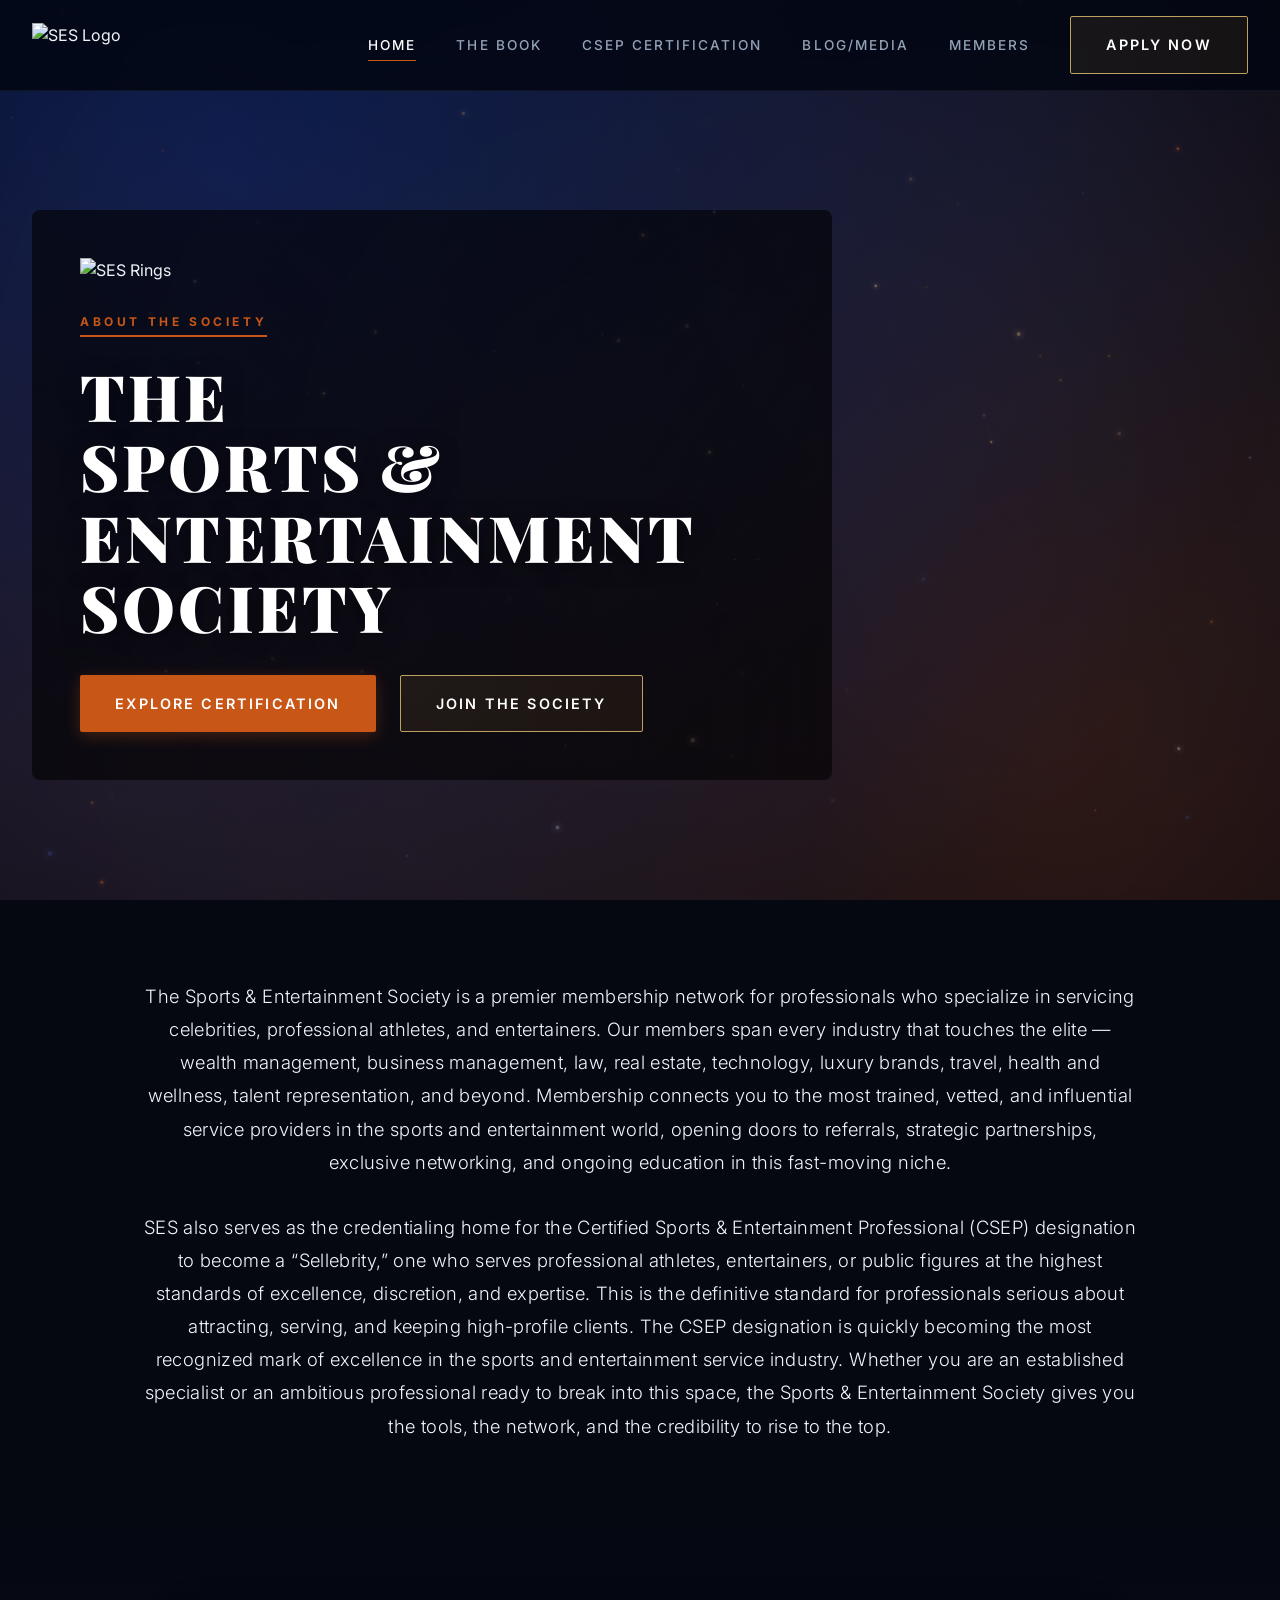
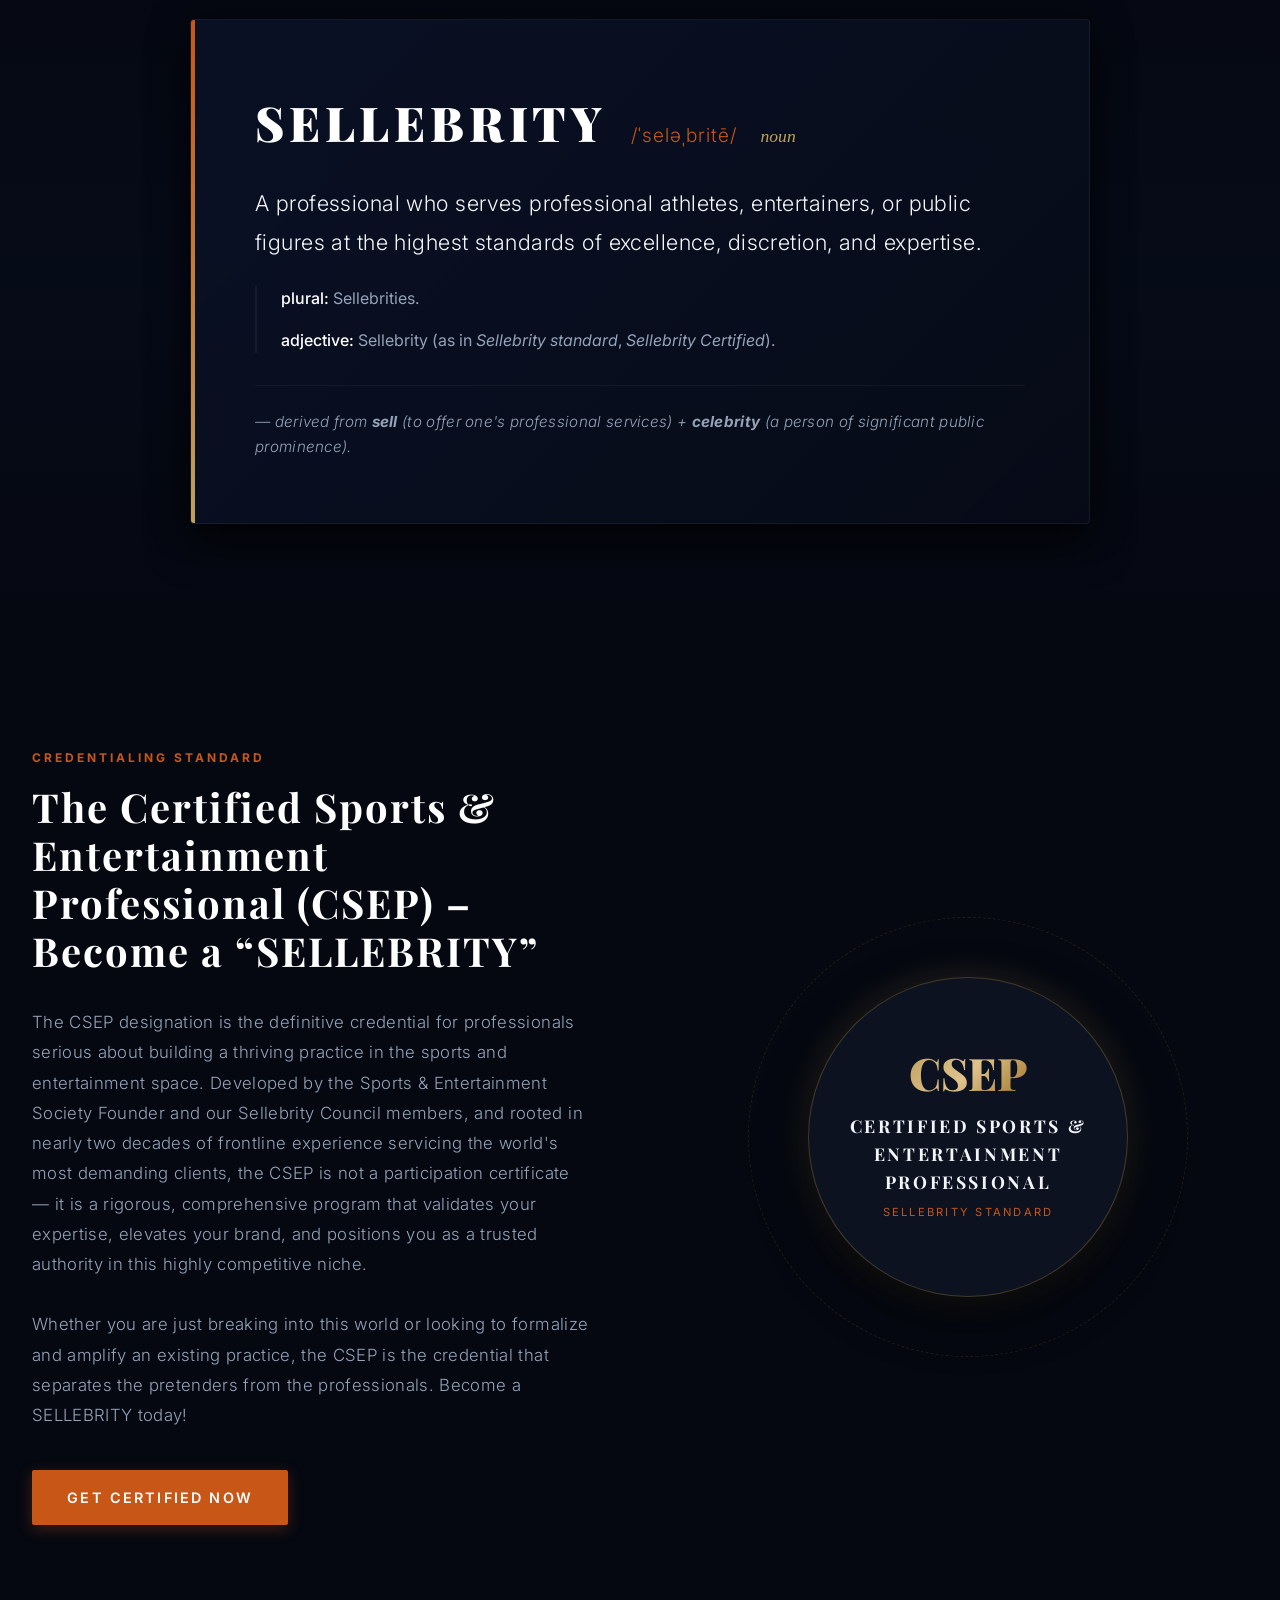
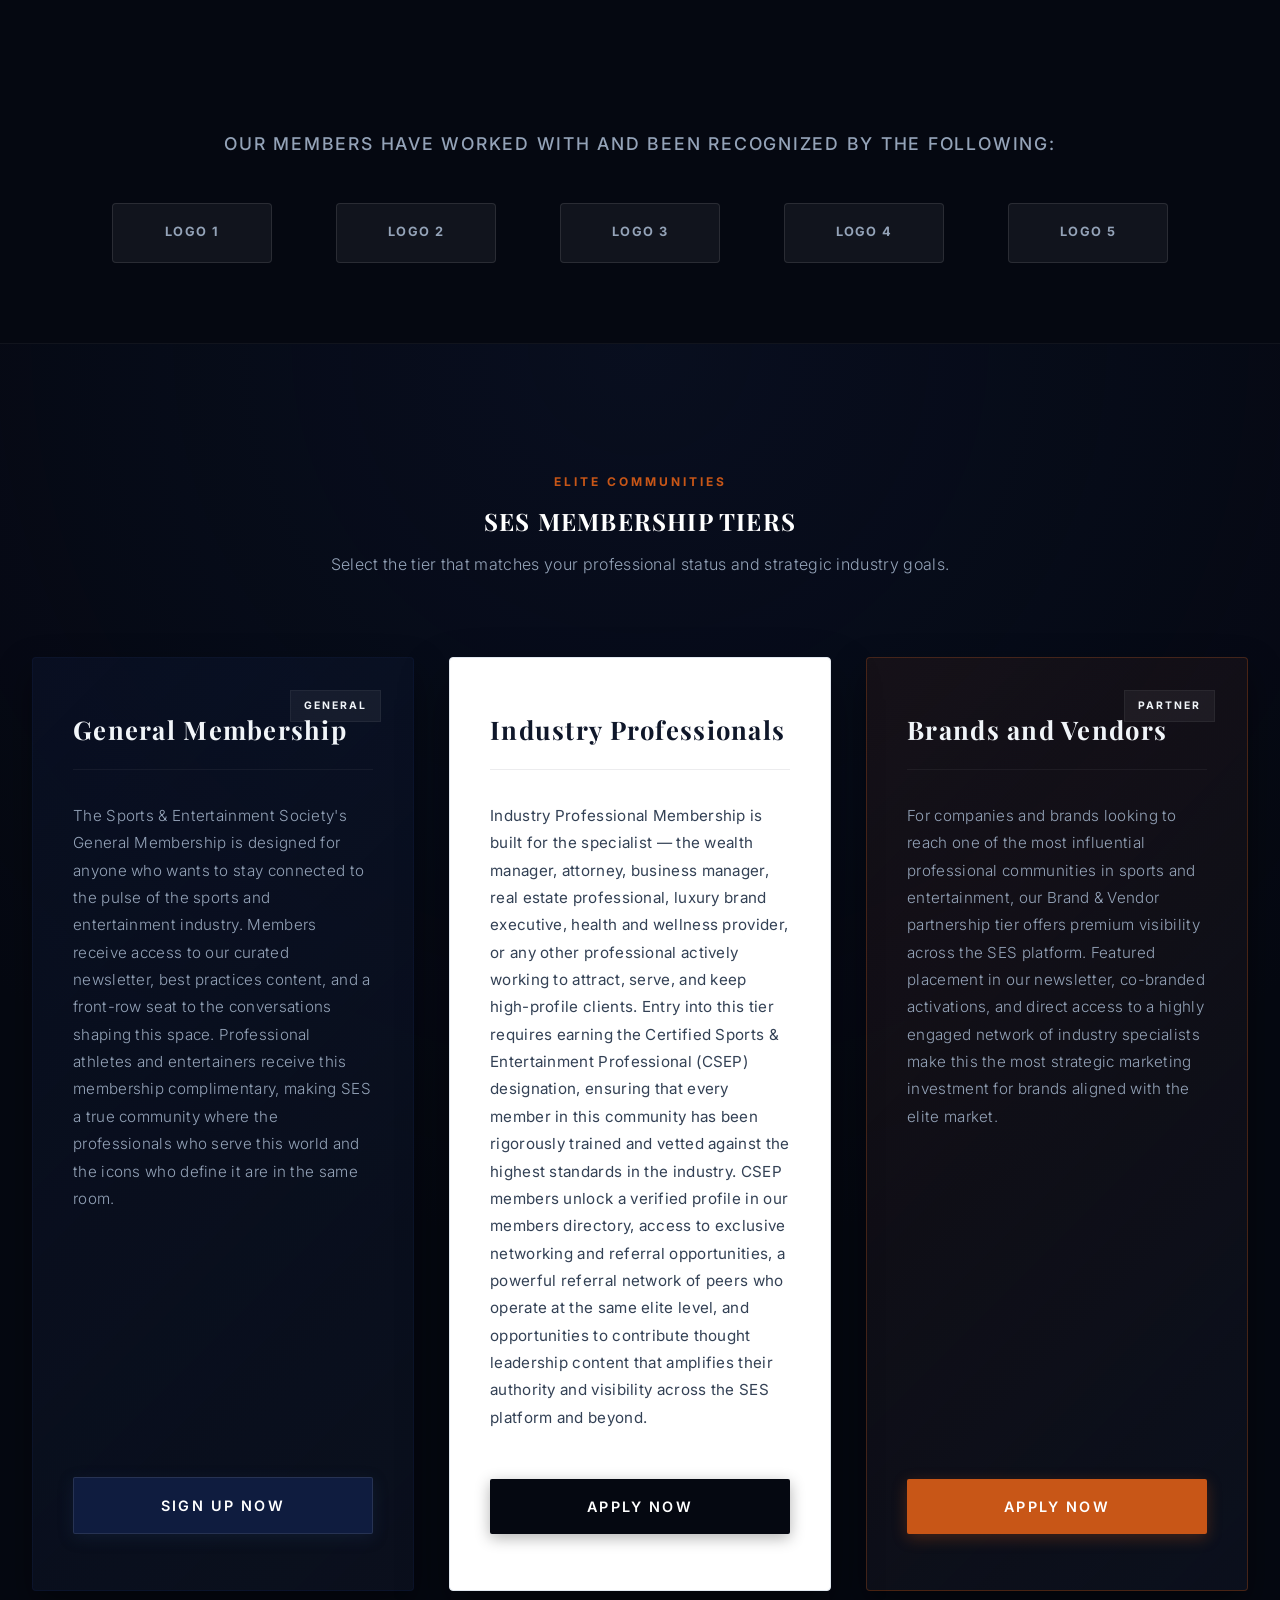
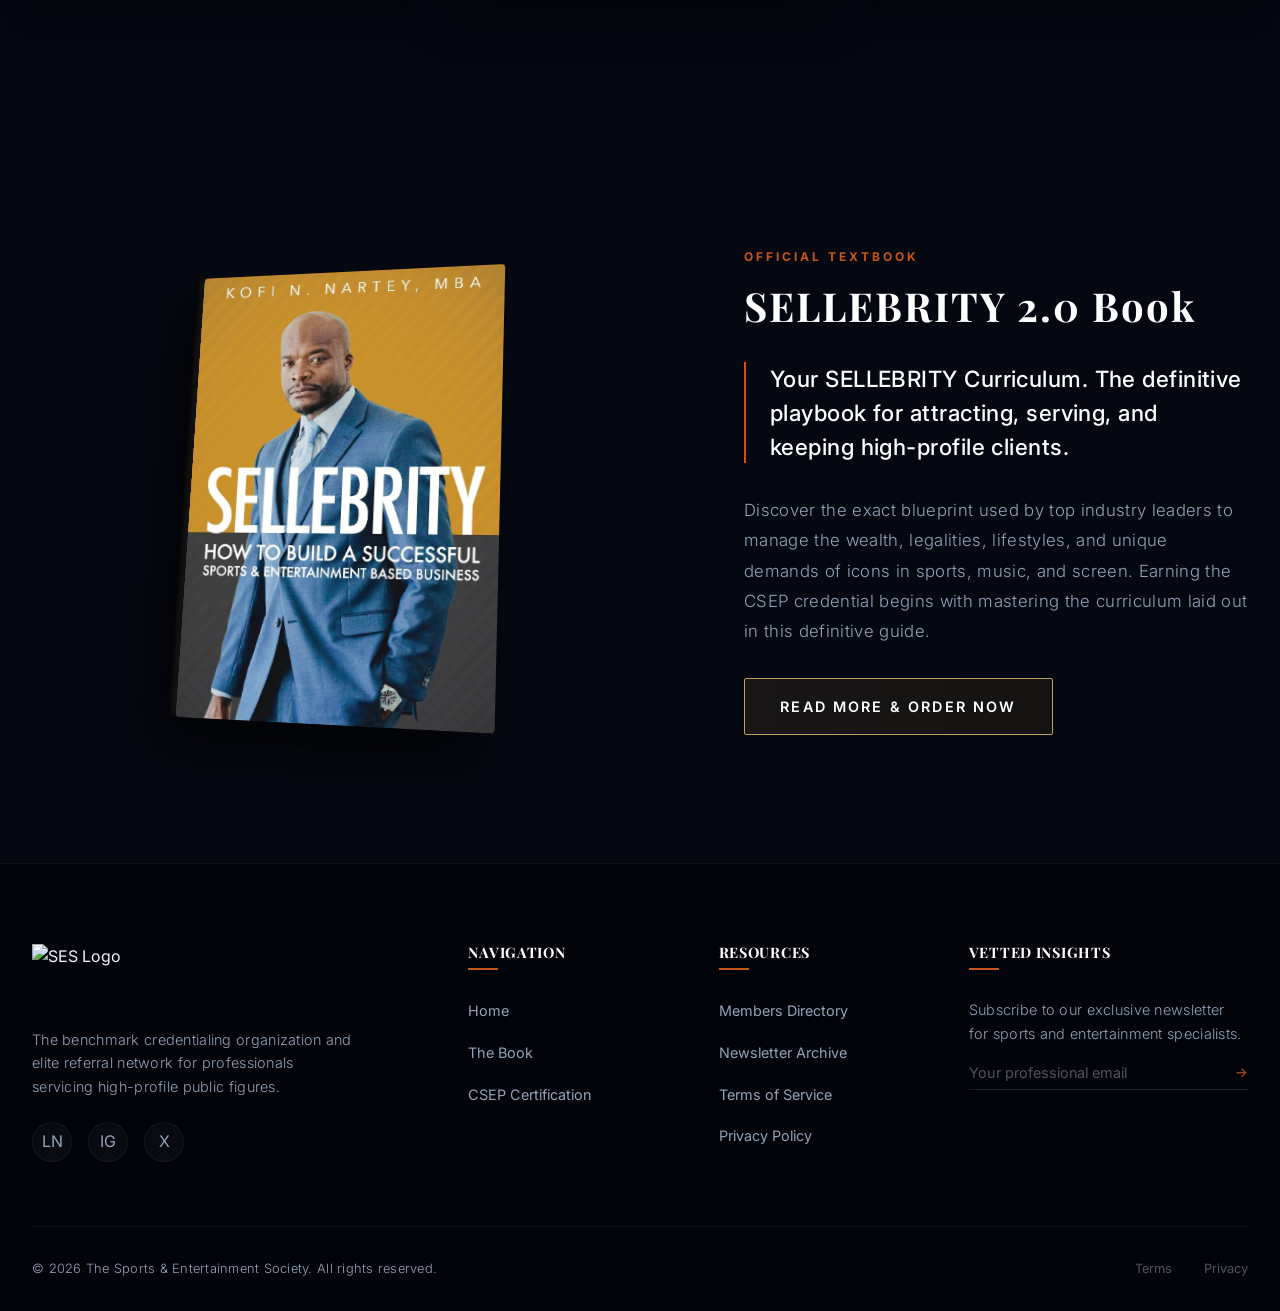
==== commit b9c6f4cc: "fix: cache bust styles for csep and book pages" ====
--- a/index.html
+++ b/index.html
@@ -5,7 +5,7 @@
   <meta name="viewport" content="width=device-width, initial-scale=1.0">
   <meta name="description" content="The Sports & Entertainment Society (SES) is the premier membership network for wealth managers, lawyers, and elite service providers. Home of the Certified Sports & Entertainment Professional (CSEP) designation.">
   <title>The Sports & Entertainment Society | Home of the CSEP Sellebrities</title>
-  <link rel="stylesheet" href="styles.css?v=5">
+  <link rel="stylesheet" href="styles.css?v=6">
 </head>
 <body>
 
